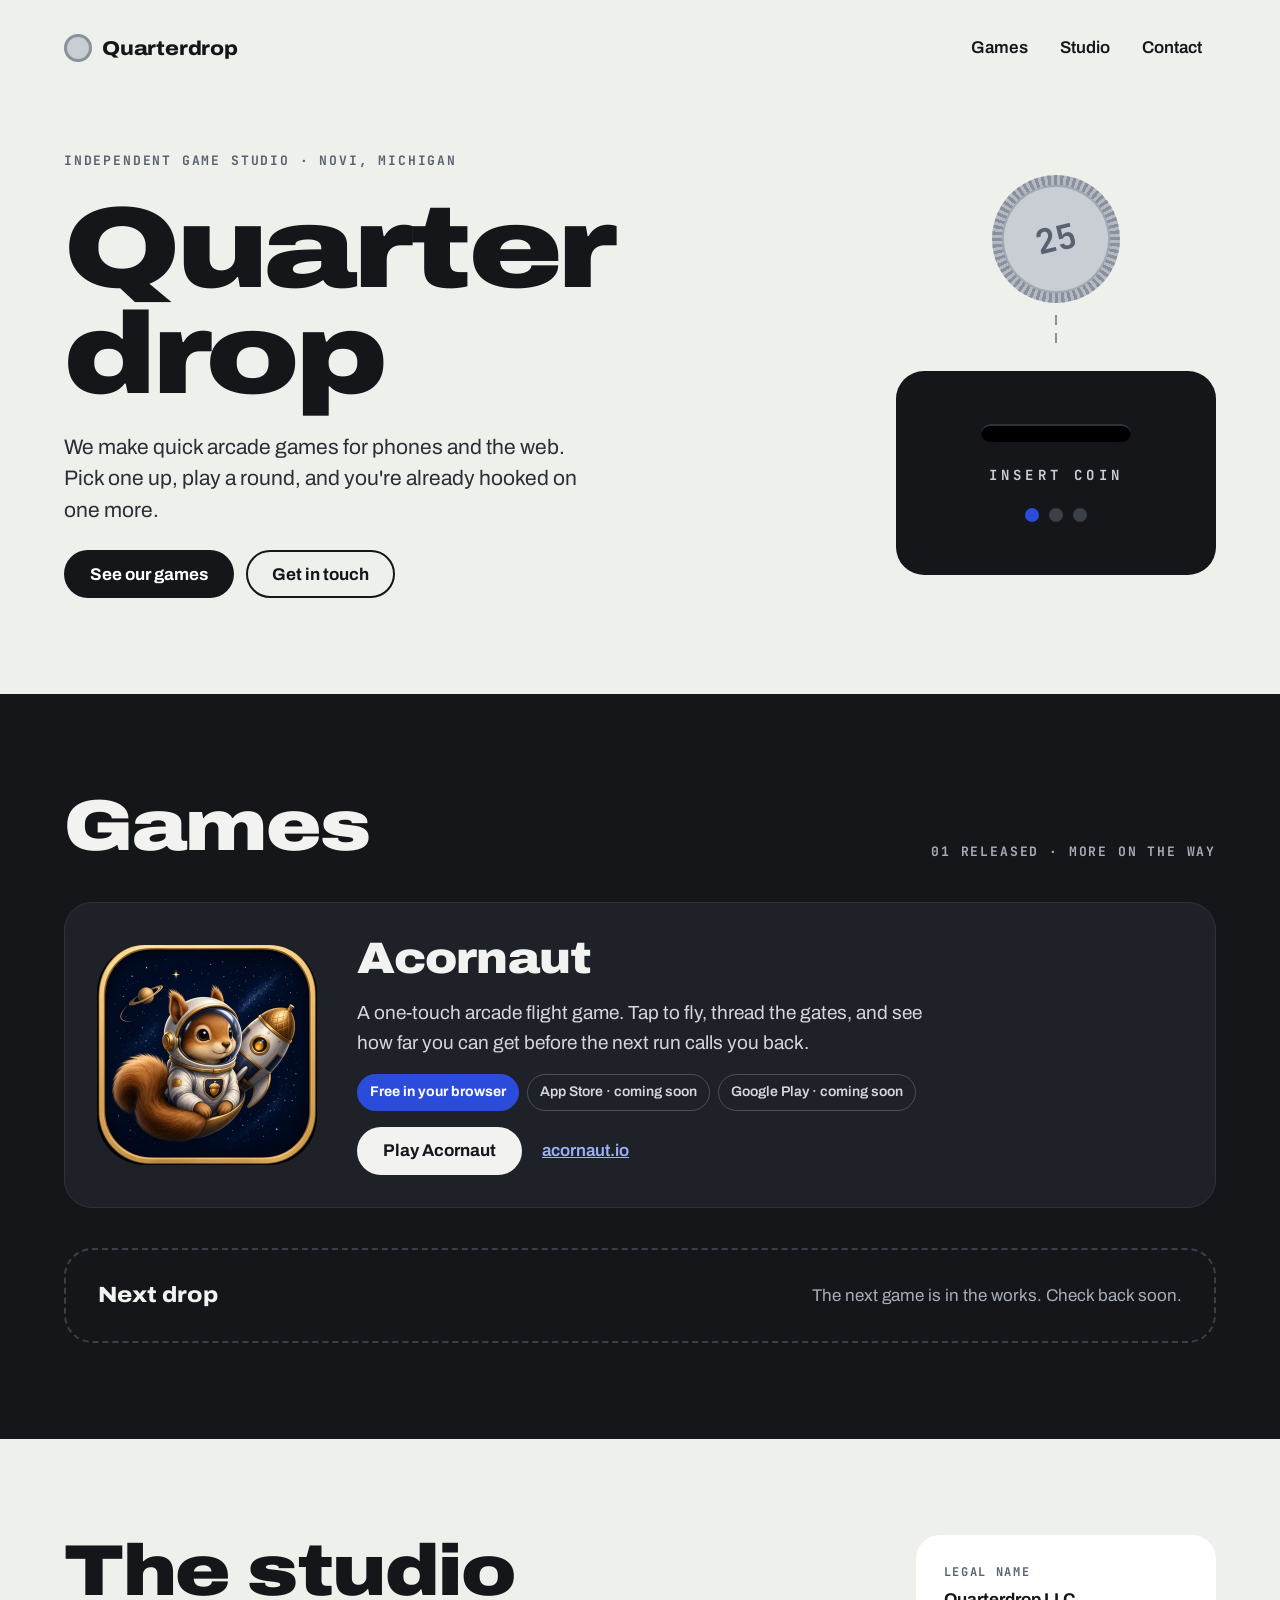
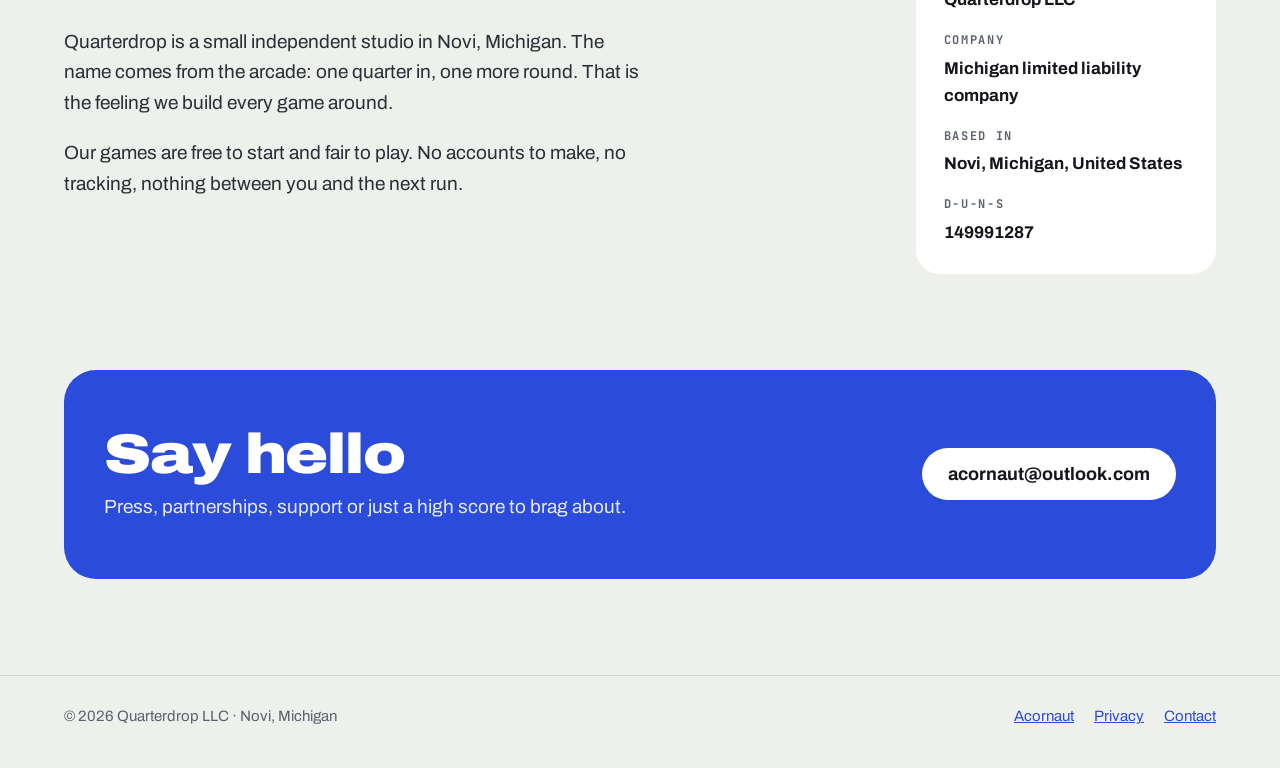
==== index.html @ 53def164 "Quarterdrop LLC company website Home page (hero, games, studio facts, contact), privacy policy for t" ====
<!doctype html>
<html lang="en">
<head>
<meta charset="utf-8">
<meta name="viewport" content="width=device-width, initial-scale=1">
<title>Quarterdrop · Independent game studio</title>
<meta name="description" content="Quarterdrop LLC is an independent game studio in Novi, Michigan. We make quick arcade games for phones and the web, starting with Acornaut.">
<link rel="canonical" href="https://quarterdropgames.com/">
<meta name="theme-color" content="#EEF0EB">
<meta property="og:type" content="website">
<meta property="og:site_name" content="Quarterdrop">
<meta property="og:title" content="Quarterdrop · Independent game studio">
<meta property="og:description" content="Quick arcade games for phones and the web, from Novi, Michigan.">
<meta property="og:url" content="https://quarterdropgames.com/">
<meta property="og:image" content="https://quarterdropgames.com/assets/og.png">
<link rel="icon" type="image/svg+xml" href="favicon.svg">
<link rel="preload" href="assets/fonts/archivo-latin.woff2" as="font" type="font/woff2" crossorigin>
<link rel="stylesheet" href="assets/site.css">
<script type="application/ld+json">
{"@context":"https://schema.org","@type":"Organization","name":"Quarterdrop LLC","alternateName":"Quarterdrop","url":"https://quarterdropgames.com/","logo":"https://quarterdropgames.com/favicon.svg","email":"acornaut@outlook.com","duns":"149991287","address":{"@type":"PostalAddress","addressLocality":"Novi","addressRegion":"MI","addressCountry":"US"},"owns":{"@type":"VideoGame","name":"Acornaut","url":"https://acornaut.io"}}
</script>
</head>
<body>
<a class="skip" href="#main">Skip to content</a>

<header class="wrap top">
  <a class="brand" href="#top" aria-label="Quarterdrop home">
    <span class="brand-coin" aria-hidden="true"></span>
    <span class="brand-name">Quarterdrop</span>
  </a>
  <nav class="nav" aria-label="Main">
    <a href="#games">Games</a>
    <a href="#studio">Studio</a>
    <a href="#contact">Contact</a>
  </nav>
</header>

<main id="main">
  <section id="top" class="wrap hero">
    <div class="hero-copy">
      <p class="eyebrow">Independent game studio · Novi, Michigan</p>
      <h1 class="wordmark">Quarter<br>drop</h1>
      <p class="lede">We make quick arcade games for phones and the web. Pick one up, play a round, and you're already hooked on one more.</p>
      <div class="row">
        <a class="btn btn-ink" href="#games">See our games</a>
        <a class="btn btn-line" href="#contact">Get in touch</a>
      </div>
    </div>
    <div class="hero-art" aria-hidden="true">
      <div class="slot">
        <div class="coin"><div class="coin-face">25</div></div>
        <div class="trail"><span></span><span></span></div>
        <div class="plate">
          <div class="plate-slot"></div>
          <div class="plate-label">INSERT COIN</div>
          <div class="lights"><span></span><span></span><span></span></div>
        </div>
      </div>
    </div>
  </section>

  <section id="games" class="night" aria-labelledby="games-title">
    <div class="wrap games">
      <div class="games-head">
        <h2 id="games-title" class="h2">Games</h2>
        <p class="eyebrow">01 released · more on the way</p>
      </div>

      <article class="game" aria-labelledby="acornaut-title">
        <img class="game-icon" src="assets/acornaut-icon.webp" width="220" height="220" alt="Acornaut app icon">
        <div class="game-body">
          <h3 id="acornaut-title" class="game-title">Acornaut</h3>
          <p class="game-copy">A one-touch arcade flight game. Tap to fly, thread the gates, and see how far you can get before the next run calls you back.</p>
          <ul class="chips" aria-label="Where to play">
            <li class="live">Free in your browser</li>
            <li>App Store · coming soon</li>
            <li>Google Play · coming soon</li>
          </ul>
          <div class="row">
            <a class="btn btn-light" href="https://acornaut.io">Play Acornaut</a>
            <a class="textlink" href="https://acornaut.io">acornaut.io</a>
          </div>
        </div>
      </article>

      <div class="next">
        <p class="next-title">Next drop</p>
        <p class="next-copy">The next game is in the works. Check back soon.</p>
      </div>
    </div>
  </section>

  <section id="studio" class="wrap studio" aria-labelledby="studio-title">
    <div class="studio-copy">
      <h2 id="studio-title" class="h2">The studio</h2>
      <p>Quarterdrop is a small independent studio in Novi, Michigan. The name comes from the arcade: one quarter in, one more round. That is the feeling we build every game around.</p>
      <p>Our games are free to start and fair to play. No accounts to make, no tracking, nothing between you and the next run.</p>
    </div>
    <dl class="facts">
      <div><dt>Legal name</dt><dd>Quarterdrop LLC</dd></div>
      <div><dt>Company</dt><dd>Michigan limited liability company</dd></div>
      <div><dt>Based in</dt><dd>Novi, Michigan, United States</dd></div>
      <div><dt>D-U-N-S</dt><dd>149991287</dd></div>
    </dl>
  </section>

  <section id="contact" class="wrap contact" aria-labelledby="contact-title">
    <div class="band">
      <div>
        <h2 id="contact-title" class="h2">Say hello</h2>
        <p>Press, partnerships, support or just a high score to brag about.</p>
      </div>
      <a class="btn btn-paper" href="mailto:acornaut@outlook.com">acornaut@outlook.com</a>
    </div>
  </section>
</main>

<footer class="foot">
  <div class="wrap">
    <p>© 2026 Quarterdrop LLC · Novi, Michigan</p>
    <nav aria-label="Footer">
      <a href="https://acornaut.io">Acornaut</a>
      <a href="privacy.html">Privacy</a>
      <a href="mailto:acornaut@outlook.com">Contact</a>
    </nav>
  </div>
</footer>
</body>
</html>
---- assets/site.css ----
/* Quarterdrop LLC — site styles. One ground, one ink, one accent. */
@font-face{font-family:Archivo;src:url(fonts/archivo-latin.woff2) format("woff2");font-weight:400 900;font-stretch:62% 125%;font-display:swap}
@font-face{font-family:"JetBrains Mono";src:url(fonts/jetbrains-mono-latin.woff2) format("woff2");font-weight:500 700;font-display:swap}

:root{
  --ground:#EEF0EB; --ink:#14161A; --body:#2A2E36; --muted:#5A6170;
  --night:#14161A; --night-card:#1E2127; --night-rule:#2E323A; --night-text:#D3D7DE; --night-muted:#A7ADB8;
  --accent:#2B4BDB; --accent-deep:#1A33A8; --accent-soft:#E4E9FF; --accent-on-night:#9DB0FF;
  --coin:#C9CED5; --coin-rim:#8A919C; --coin-ridge:#B4BAC3; --paper:#FFFFFF; --rule:#D3D7D0;
  --display:Archivo,system-ui,-apple-system,"Segoe UI",sans-serif;
  --mono:"JetBrains Mono",ui-monospace,SFMono-Regular,Menlo,monospace;
}
*{box-sizing:border-box}
html{scroll-behavior:smooth}
@media (prefers-reduced-motion:reduce){html{scroll-behavior:auto}}
body{margin:0;background:var(--ground);color:var(--ink);font-family:var(--display);font-size:17px;line-height:1.6;-webkit-text-size-adjust:100%}
a{color:var(--accent)} a:hover{color:var(--accent-deep)}
a:focus-visible{outline:2px solid var(--accent);outline-offset:3px;border-radius:4px}
.night a:focus-visible,.band a:focus-visible{outline-color:#FFFFFF}
img{max-width:100%;height:auto}

.wrap{max-width:1200px;margin:0 auto;padding-left:24px;padding-right:24px}
.skip{position:absolute;left:-999px;top:8px;background:var(--ink);color:#fff;padding:10px 16px;border-radius:8px;z-index:10}
.skip:focus{left:16px}

.eyebrow{margin:0;font-family:var(--mono);font-size:13px;font-weight:700;letter-spacing:.14em;text-transform:uppercase;color:var(--muted)}
.h2{margin:0;font-weight:900;font-stretch:118%;font-size:clamp(40px,6vw,72px);line-height:1;letter-spacing:-.02em;text-wrap:balance}

/* header */
.top{display:flex;flex-wrap:wrap;align-items:center;justify-content:space-between;gap:16px;padding-top:24px;padding-bottom:24px}
.brand{display:flex;align-items:center;gap:10px;text-decoration:none;color:var(--ink)}
.brand:hover{color:var(--ink)}
.brand-coin{width:28px;height:28px;border-radius:50%;background:var(--coin);border:3px solid var(--coin-rim);display:block}
.brand-name{font-weight:800;font-stretch:112%;font-size:20px;letter-spacing:-.01em}
.nav{display:flex;flex-wrap:wrap;gap:4px}
.nav a{color:var(--ink);text-decoration:none;font-weight:600;padding:10px 14px;border-radius:999px;min-height:44px;display:inline-flex;align-items:center}
.nav a:hover{background:#E1E4DE;color:var(--ink)}

/* buttons */
.btn{display:inline-flex;align-items:center;min-height:48px;padding:0 24px;border-radius:999px;text-decoration:none;font-weight:700;border:2px solid transparent}
.btn-ink{background:var(--ink);color:#fff} .btn-ink:hover{background:#2A2E36;color:#fff}
.btn-line{border-color:var(--ink);color:var(--ink)} .btn-line:hover{background:var(--ink);color:#fff}
.btn-light{background:#F2F3F0;color:var(--ink)} .btn-light:hover{background:#fff;color:var(--ink)}
.btn-paper{background:#fff;color:var(--ink);font-size:18px;min-height:52px} .btn-paper:hover{background:var(--accent-soft);color:var(--ink)}
.row{display:flex;flex-wrap:wrap;gap:12px}

/* hero */
.hero{display:flex;flex-wrap:wrap;align-items:center;gap:56px;padding-top:56px;padding-bottom:96px}
.hero-copy{flex:999 1 520px;min-width:0;display:flex;flex-direction:column;gap:24px}
.wordmark{margin:0;font-weight:900;font-stretch:125%;font-size:clamp(56px,9vw,128px);line-height:.92;letter-spacing:-.03em}
.lede{margin:0;max-width:34rem;font-size:21px;line-height:1.5;color:var(--body)}
.hero-art{flex:1 1 320px;display:flex;justify-content:center}
.slot{position:relative;width:320px;height:400px}
.coin{position:absolute;left:96px;top:0;width:128px;height:128px;border-radius:50%;
  background:repeating-conic-gradient(var(--coin-rim) 0deg 3deg,var(--coin-ridge) 3deg 6deg);
  display:flex;align-items:center;justify-content:center;transform:rotate(-14deg);animation:drop 3.2s cubic-bezier(.5,0,.75,0) infinite}
.coin-face{width:108px;height:108px;border-radius:50%;background:var(--coin);border:2px solid #A3A9B2;display:flex;align-items:center;justify-content:center;font-family:var(--mono);font-weight:700;font-size:34px;color:var(--muted)}
.trail{position:absolute;left:159px;top:140px;display:flex;flex-direction:column;gap:8px}
.trail span{width:2px;height:10px;background:var(--coin-rim);display:block}
.plate{position:absolute;left:0;top:196px;width:320px;height:204px;border-radius:28px;background:var(--night);display:flex;flex-direction:column;align-items:center;justify-content:center;gap:22px}
.plate-slot{width:150px;height:18px;border-radius:9px;background:#000;box-shadow:inset 0 2px 0 #2E323A}
.plate-label{font-family:var(--mono);font-weight:700;font-size:14px;letter-spacing:.3em;color:var(--coin)}
.lights{display:flex;gap:10px}
.lights span{width:14px;height:14px;border-radius:50%;background:#3A3F48;display:block}
.lights span:first-child{background:var(--accent);animation:blink 3.2s steps(1) infinite}
@keyframes drop{0%,55%{transform:translateY(0) rotate(-14deg);opacity:1}
  80%{transform:translateY(150px) rotate(0deg);opacity:1}
  81%,100%{transform:translateY(150px) rotate(0deg);opacity:0}}
@keyframes blink{0%,79%{background:#3A3F48}80%,100%{background:var(--accent)}}
@media (prefers-reduced-motion:reduce){.coin,.lights span:first-child{animation:none}}

/* games */
.night{background:var(--night);color:#F2F3F0}
.games{padding-top:96px;padding-bottom:96px;display:flex;flex-direction:column;gap:40px}
.games-head{display:flex;flex-wrap:wrap;align-items:end;justify-content:space-between;gap:16px}
.night .eyebrow{color:var(--night-muted)}
.game{background:var(--night-card);border:1px solid var(--night-rule);border-radius:28px;padding:32px;display:flex;flex-wrap:wrap;align-items:center;gap:40px}
.game-icon{width:220px;height:220px;border-radius:48px;object-fit:cover;flex:0 0 auto}
.game-body{flex:999 1 420px;min-width:0;display:flex;flex-direction:column;gap:16px}
.game-title{margin:0;font-weight:900;font-stretch:112%;font-size:44px;line-height:1.05;letter-spacing:-.02em}
.game-copy{margin:0;max-width:36rem;font-size:19px;color:var(--night-text)}
.chips{list-style:none;margin:0;padding:0;display:flex;flex-wrap:wrap;gap:8px}
.chips li{padding:6px 12px;border-radius:999px;border:1px solid #4A505B;color:var(--night-text);font-size:14px;font-weight:600}
.chips li.live{background:var(--accent);border-color:var(--accent);color:#fff;font-weight:700}
.night .textlink{display:inline-flex;align-items:center;min-height:48px;padding:0 8px;color:var(--accent-on-night);font-weight:600}
.night .textlink:hover{color:#fff}
.next{border:2px dashed #3A3F48;border-radius:28px;padding:28px 32px;display:flex;flex-wrap:wrap;align-items:center;justify-content:space-between;gap:12px}
.next p{margin:0}
.next-title{font-weight:800;font-stretch:112%;font-size:22px}
.next-copy{color:var(--night-muted)}

/* studio */
.studio{padding-top:96px;padding-bottom:96px;display:flex;flex-wrap:wrap;gap:56px}
.studio-copy{flex:999 1 480px;min-width:0;display:flex;flex-direction:column;gap:20px}
.studio-copy p{margin:0;max-width:36rem;font-size:19px;color:var(--body)}
.facts{flex:1 1 300px;margin:0;background:var(--paper);border-radius:24px;padding:28px;display:grid;gap:18px;align-self:start}
.facts dt{font-family:var(--mono);font-size:12px;font-weight:700;letter-spacing:.14em;text-transform:uppercase;color:var(--muted)}
.facts dd{margin:4px 0 0;font-weight:700}

/* contact band */
.contact{padding-bottom:96px}
.band{background:var(--accent);color:#fff;border-radius:32px;padding:56px 40px;display:flex;flex-wrap:wrap;align-items:center;justify-content:space-between;gap:24px}
.band h2{font-size:clamp(32px,5vw,56px);line-height:1.05}
.band p{margin:8px 0 0;font-size:19px;color:var(--accent-soft)}

/* footer */
.foot{border-top:1px solid var(--rule)}
.foot .wrap{padding-top:28px;padding-bottom:40px;display:flex;flex-wrap:wrap;justify-content:space-between;gap:12px;color:var(--muted);font-size:15px}
.foot p{margin:0}
.foot nav{display:flex;flex-wrap:wrap;gap:20px}

/* long-form pages (privacy, 404) */
.doc{max-width:44rem;margin:0 auto;padding:24px 24px 96px}
.doc h1{margin:0 0 .5rem;font-weight:900;font-stretch:118%;font-size:clamp(40px,7vw,64px);line-height:1;letter-spacing:-.02em}
.doc .updated{color:var(--muted);margin:0 0 2.5rem}
.doc h2{font-weight:800;font-stretch:112%;font-size:24px;line-height:1.25;margin:2.5rem 0 .5rem}
.doc p,.doc li{color:var(--body)}
.doc ul{padding-left:1.2rem}
.doc li{margin:.35rem 0}

@media (max-width:560px){
  .game{padding:24px;gap:24px}
  .game-icon{width:140px;height:140px;border-radius:32px}
  .band{padding:40px 24px}
  .slot{transform:scale(.8);transform-origin:top center;height:320px}
}
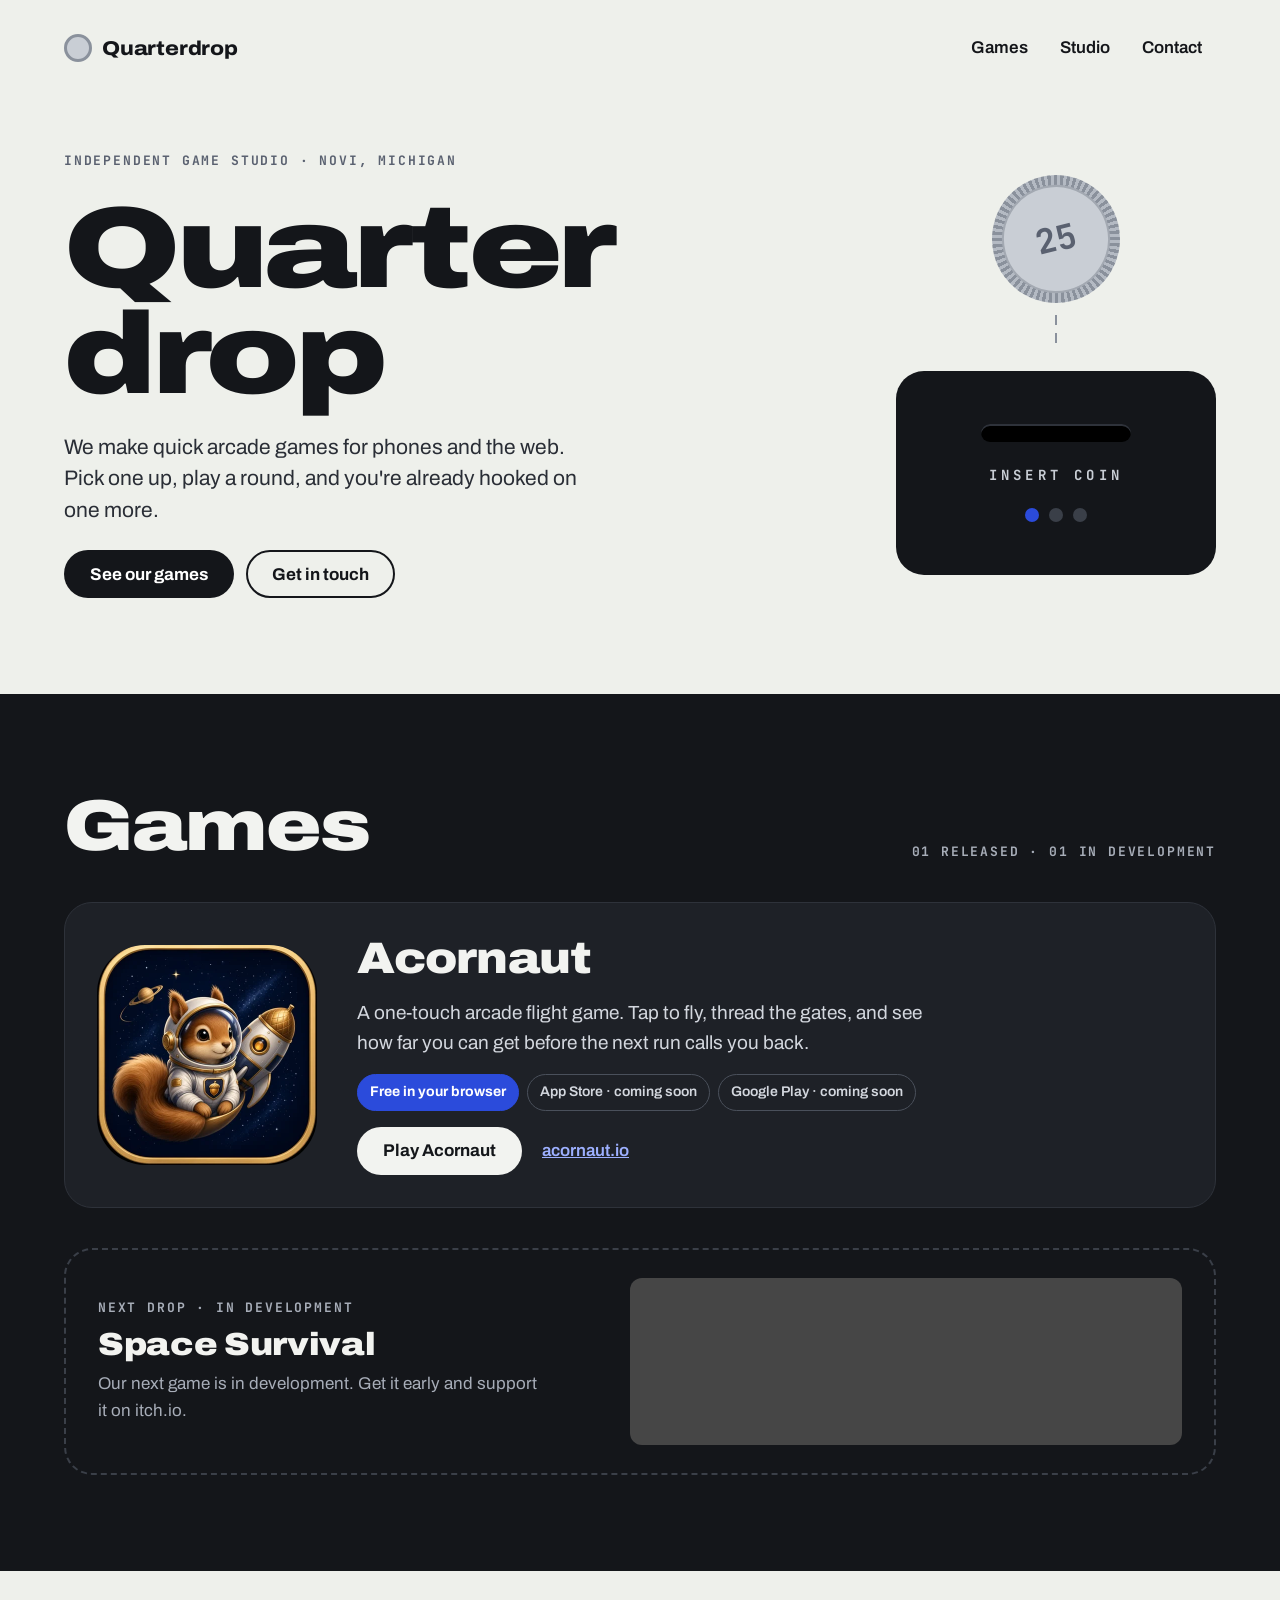
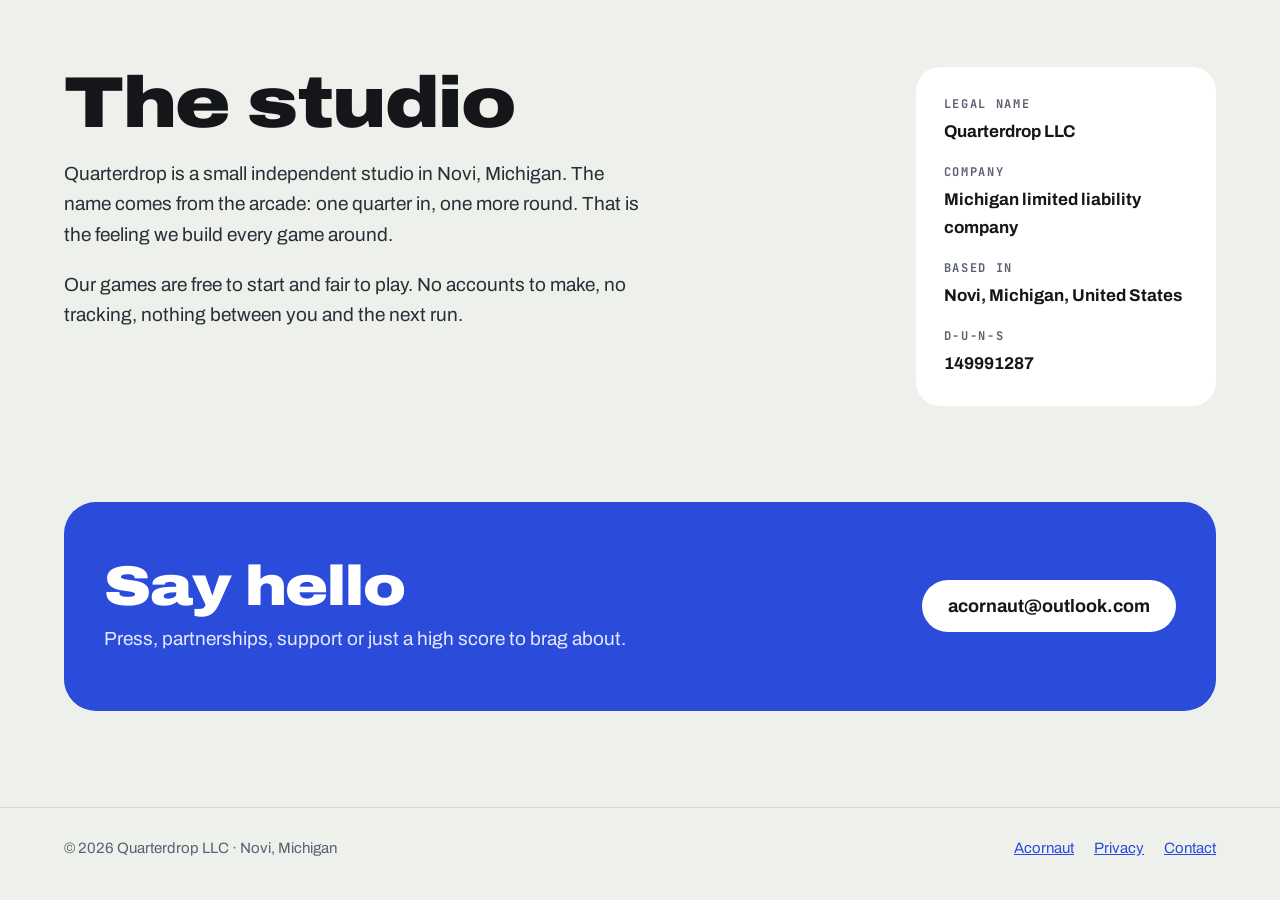
==== commit 7bf8cdab: "Space Survival as the next drop, with its itch.io card Replaces the "Next drop" placeholder with Spa" ====
--- a/index.html
+++ b/index.html
@@ -17,7 +17,7 @@
 <link rel="preload" href="assets/fonts/archivo-latin.woff2" as="font" type="font/woff2" crossorigin>
 <link rel="stylesheet" href="assets/site.css">
 <script type="application/ld+json">
-{"@context":"https://schema.org","@type":"Organization","name":"Quarterdrop LLC","alternateName":"Quarterdrop","url":"https://quarterdropgames.com/","logo":"https://quarterdropgames.com/favicon.svg","email":"acornaut@outlook.com","duns":"149991287","address":{"@type":"PostalAddress","addressLocality":"Novi","addressRegion":"MI","addressCountry":"US"},"owns":{"@type":"VideoGame","name":"Acornaut","url":"https://acornaut.io"}}
+{"@context":"https://schema.org","@type":"Organization","name":"Quarterdrop LLC","alternateName":"Quarterdrop","url":"https://quarterdropgames.com/","logo":"https://quarterdropgames.com/favicon.svg","email":"acornaut@outlook.com","duns":"149991287","address":{"@type":"PostalAddress","addressLocality":"Novi","addressRegion":"MI","addressCountry":"US"},"owns":[{"@type":"VideoGame","name":"Acornaut","url":"https://acornaut.io"},{"@type":"VideoGame","name":"Space Survival","url":"https://j6sistek-ui.itch.io/space-survival"}]}
 </script>
 </head>
 <body>
@@ -63,7 +63,7 @@
     <div class="wrap games">
       <div class="games-head">
         <h2 id="games-title" class="h2">Games</h2>
-        <p class="eyebrow">01 released · more on the way</p>
+        <p class="eyebrow">01 released · 01 in development</p>
       </div>
 
       <article class="game" aria-labelledby="acornaut-title">
@@ -83,10 +83,16 @@
         </div>
       </article>
 
-      <div class="next">
-        <p class="next-title">Next drop</p>
-        <p class="next-copy">The next game is in the works. Check back soon.</p>
-      </div>
+      <article class="next" aria-labelledby="next-title">
+        <div class="next-head">
+          <p class="eyebrow">Next drop · in development</p>
+          <h3 id="next-title" class="next-title">Space Survival</h3>
+          <p class="next-copy">Our next game is in development. Get it early and support it on itch.io.</p>
+        </div>
+        <div class="embed">
+          <iframe src="https://itch.io/embed/5006010?linkback=true&amp;bg_color=464646&amp;fg_color=eeeeee&amp;link_color=5d5bfa&amp;border_color=363636" width="552" height="167" title="Space Survival on itch.io" loading="lazy"><a href="https://j6sistek-ui.itch.io/space-survival">Space Survival by j6sistek-ui</a></iframe>
+        </div>
+      </article>
     </div>
   </section>
 
--- a/assets/site.css
+++ b/assets/site.css
@@ -84,10 +84,13 @@
 .chips li.live{background:var(--accent);border-color:var(--accent);color:#fff;font-weight:700}
 .night .textlink{display:inline-flex;align-items:center;min-height:48px;padding:0 8px;color:var(--accent-on-night);font-weight:600}
 .night .textlink:hover{color:#fff}
-.next{border:2px dashed #3A3F48;border-radius:28px;padding:28px 32px;display:flex;flex-wrap:wrap;align-items:center;justify-content:space-between;gap:12px}
+.next{border:2px dashed #3A3F48;border-radius:28px;padding:28px 32px;display:flex;flex-wrap:wrap;align-items:center;justify-content:space-between;gap:24px}
 .next p{margin:0}
-.next-title{font-weight:800;font-stretch:112%;font-size:22px}
-.next-copy{color:var(--night-muted)}
+.next-head{flex:1 1 280px;min-width:0;display:flex;flex-direction:column;gap:8px}
+.next-title{margin:0;font-weight:900;font-stretch:112%;font-size:32px;line-height:1.1;letter-spacing:-.01em}
+.next-copy{color:var(--night-muted);max-width:28rem}
+.embed{flex:0 1 552px;min-width:0;max-width:100%}
+.embed iframe{display:block;width:100%;max-width:552px;height:167px;border:0;border-radius:12px;background:#464646}
 
 /* studio */
 .studio{padding-top:96px;padding-bottom:96px;display:flex;flex-wrap:wrap;gap:56px}
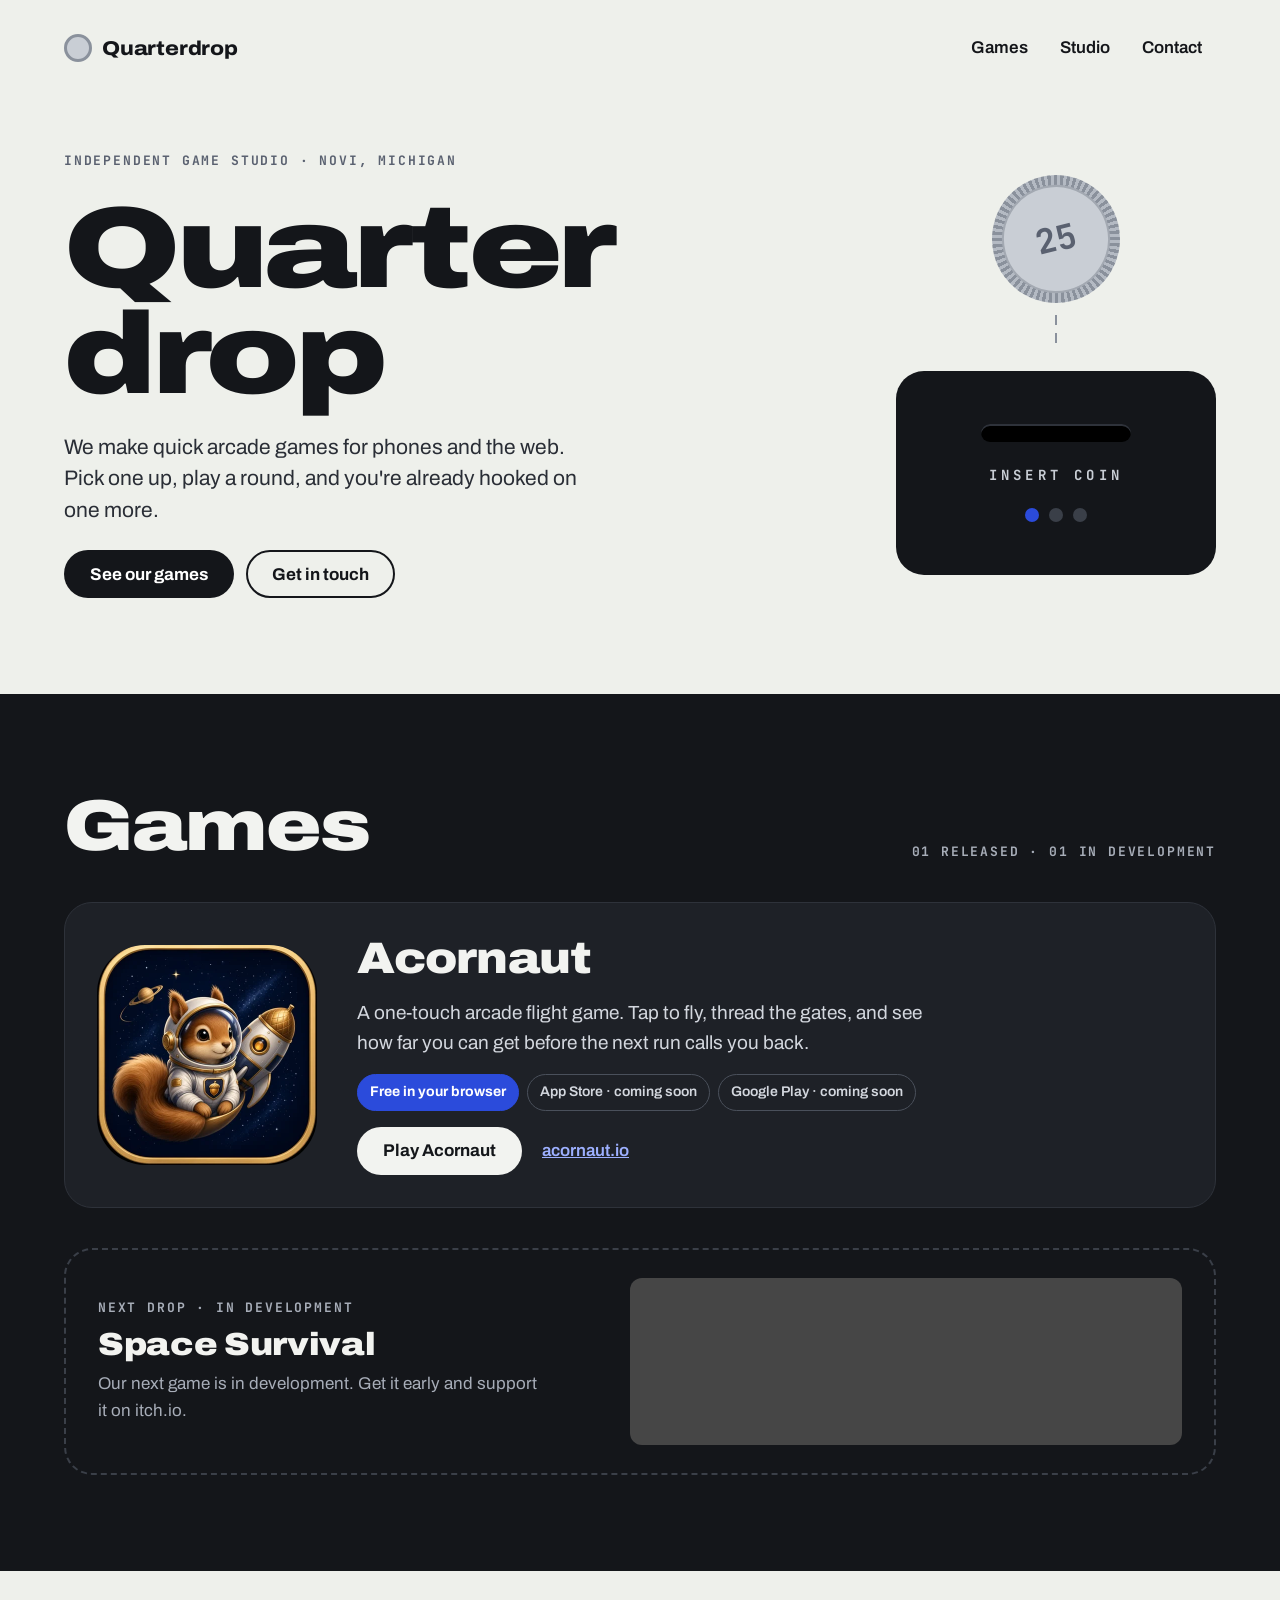
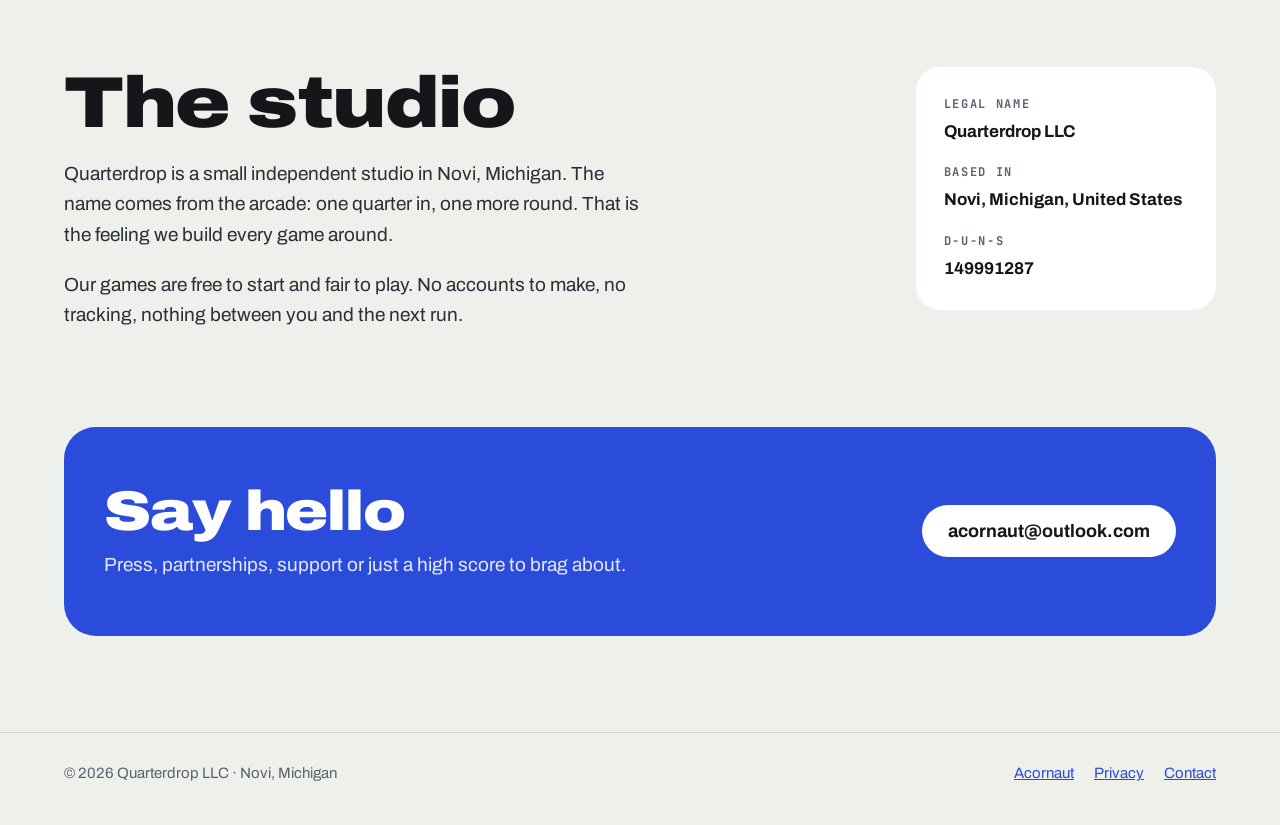
==== commit 457bf11b: "Drop the confusing Company row from the studio facts; Based in already says Michigan Co-Authored-By:" ====
--- a/index.html
+++ b/index.html
@@ -104,7 +104,6 @@
     </div>
     <dl class="facts">
       <div><dt>Legal name</dt><dd>Quarterdrop LLC</dd></div>
-      <div><dt>Company</dt><dd>Michigan limited liability company</dd></div>
       <div><dt>Based in</dt><dd>Novi, Michigan, United States</dd></div>
       <div><dt>D-U-N-S</dt><dd>149991287</dd></div>
     </dl>
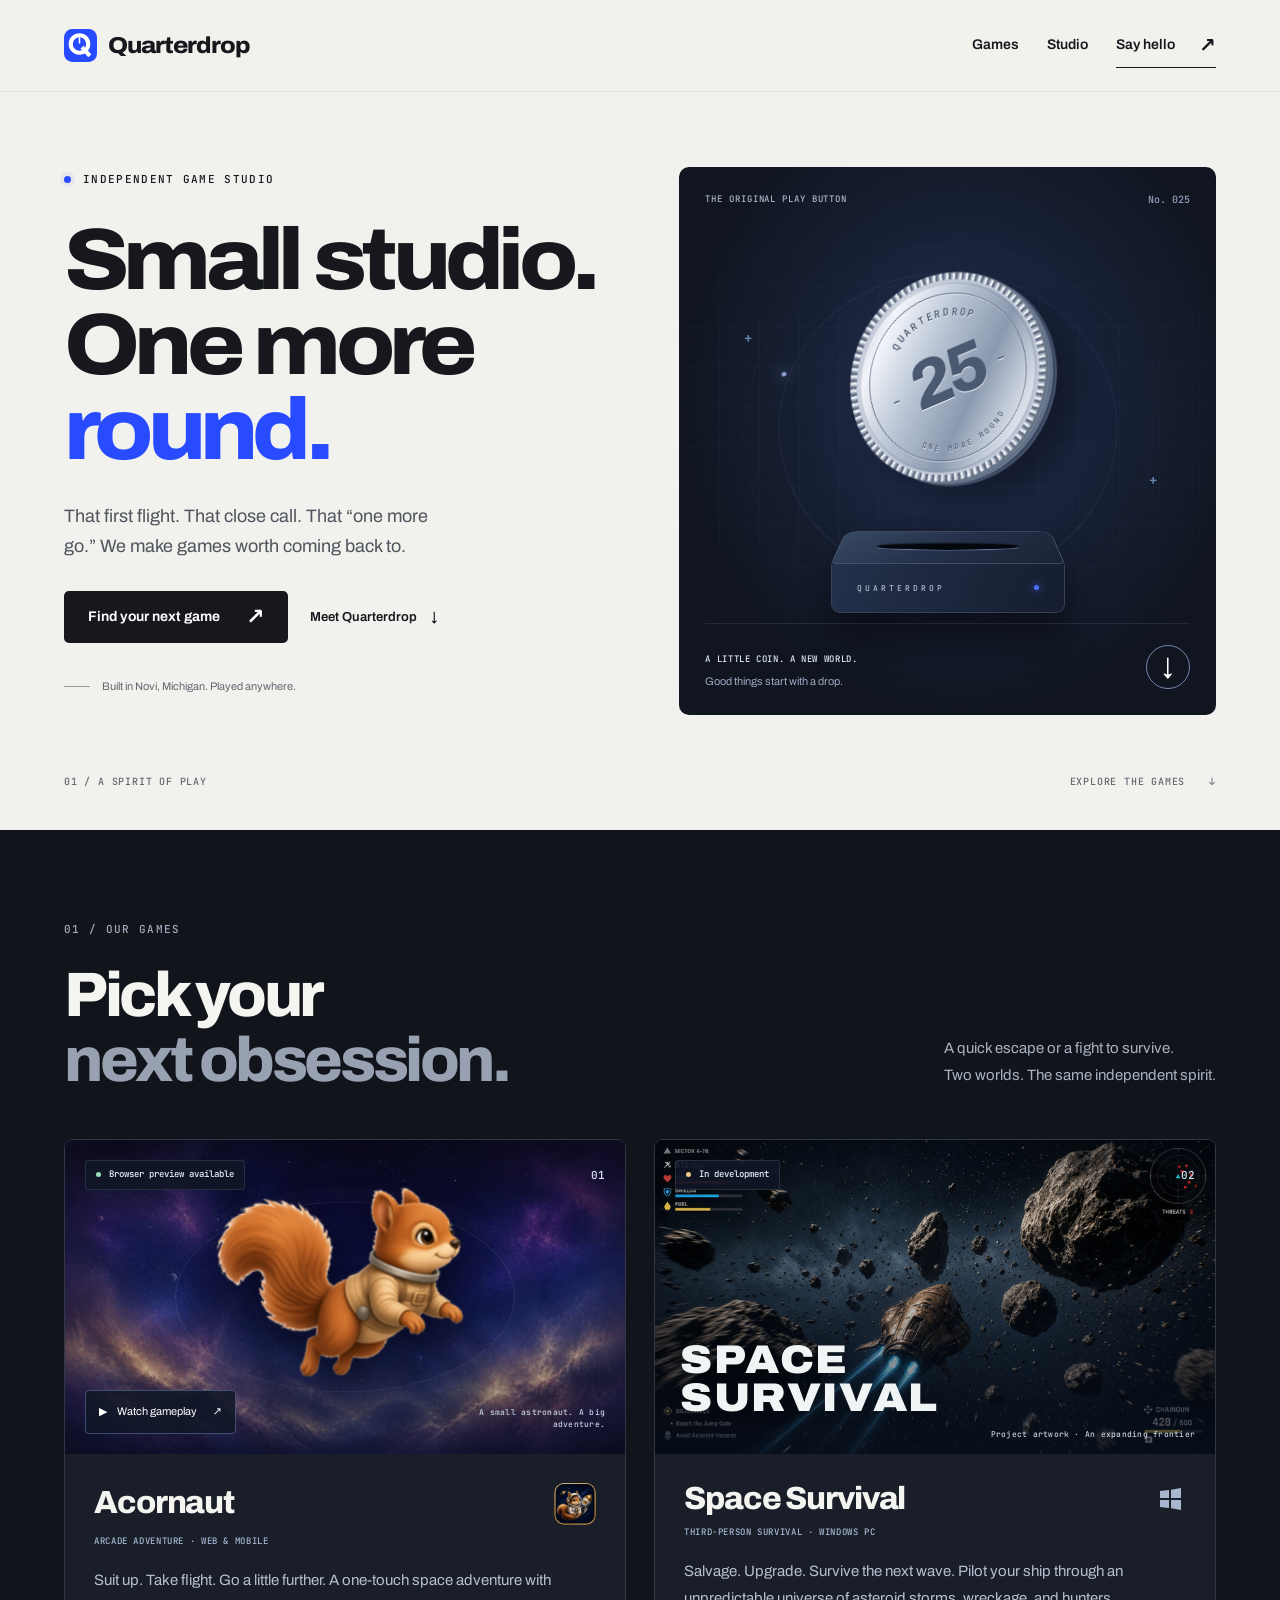
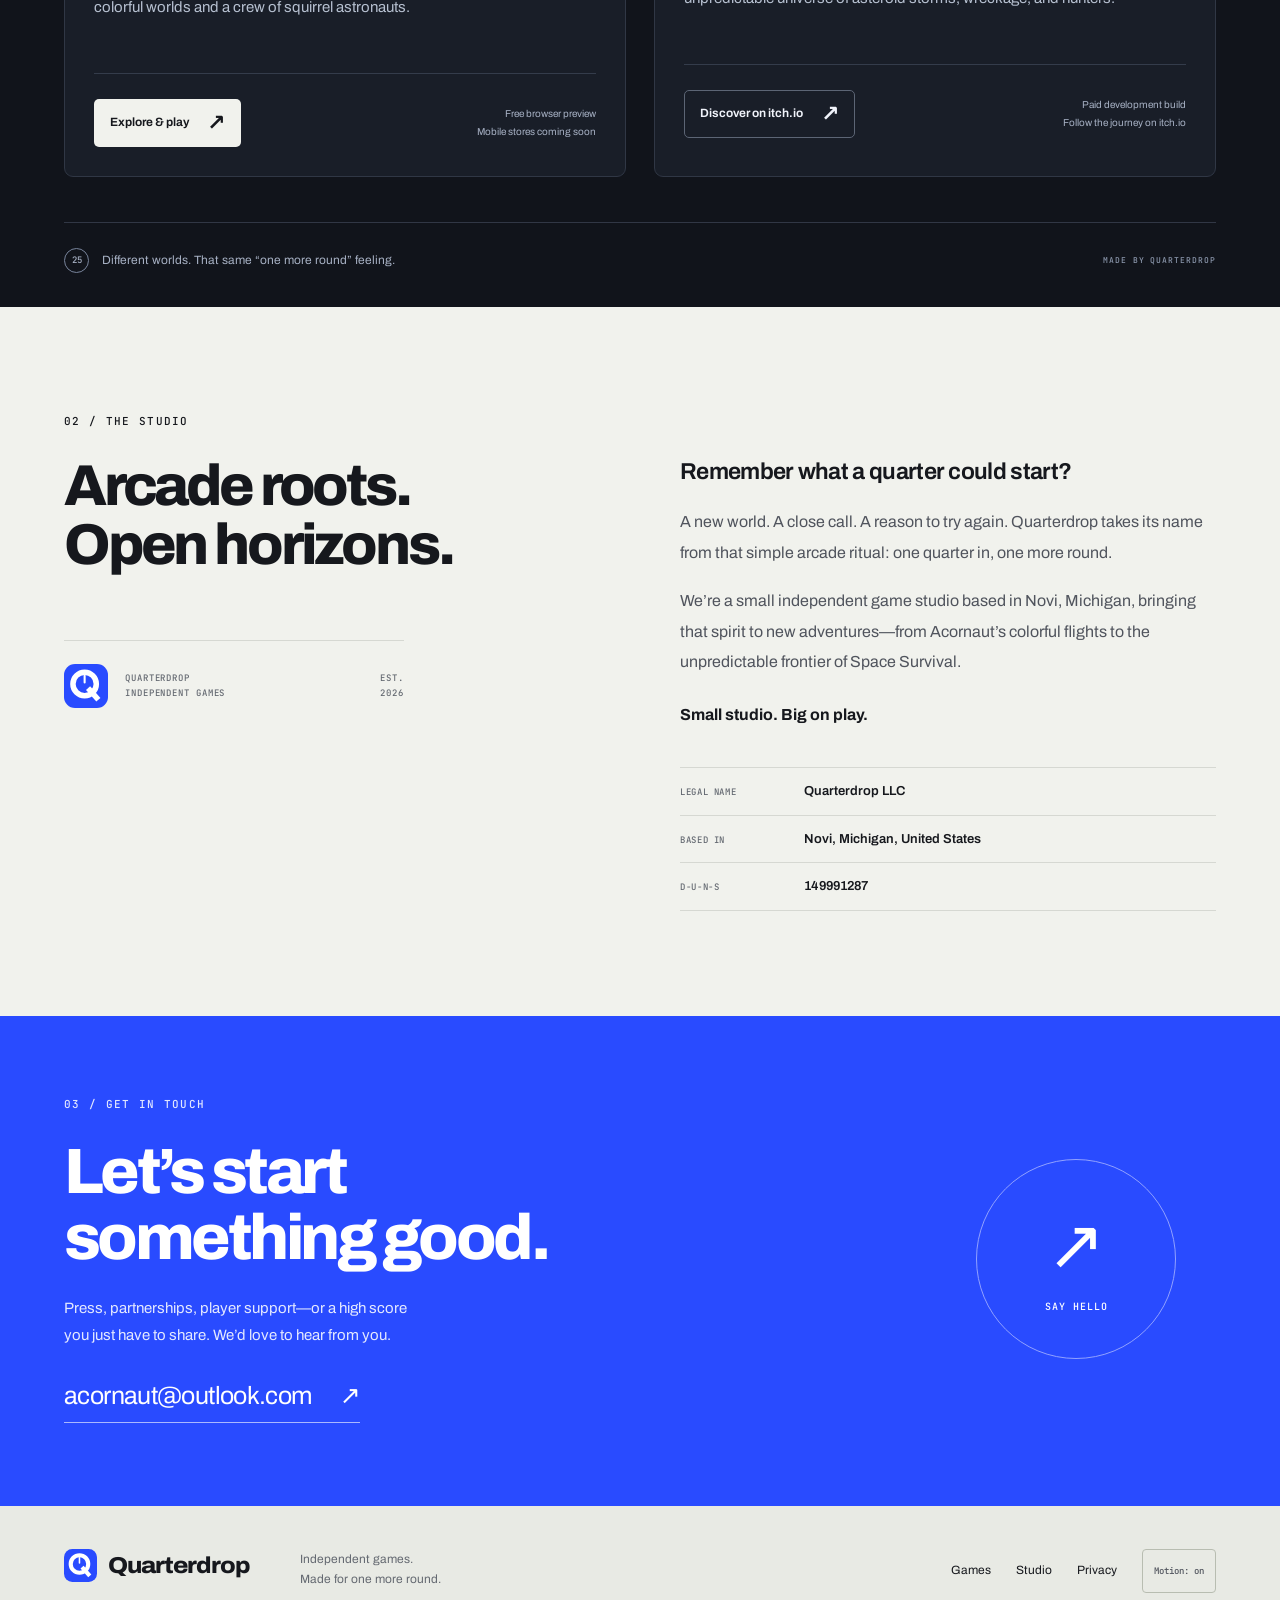
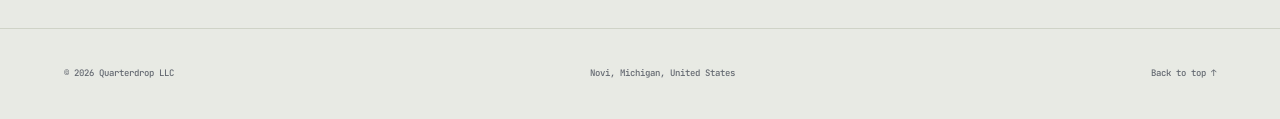
==== commit cb261a26: "Refresh Quarterdrop studio brand, game showcase and accessible motion" ====
--- a/index.html
+++ b/index.html
@@ -3,132 +3,102 @@
 <head>
 <meta charset="utf-8">
 <meta name="viewport" content="width=device-width, initial-scale=1">
-<title>Quarterdrop · Independent game studio</title>
-<meta name="description" content="Quarterdrop LLC is an independent game studio in Novi, Michigan. We make quick arcade games for phones and the web, starting with Acornaut.">
+<title>Quarterdrop — Small studio. One more round.</title>
+<meta name="description" content="Quarterdrop is an independent game studio in Novi, Michigan. Discover Acornaut, our arcade space adventure, and Space Survival, our next game in development.">
 <link rel="canonical" href="https://quarterdropgames.com/">
-<meta name="theme-color" content="#EEF0EB">
+<meta name="theme-color" content="#f1f2ed">
 <meta property="og:type" content="website">
 <meta property="og:site_name" content="Quarterdrop">
-<meta property="og:title" content="Quarterdrop · Independent game studio">
-<meta property="og:description" content="Quick arcade games for phones and the web, from Novi, Michigan.">
+<meta property="og:title" content="Quarterdrop — Small studio. One more round.">
+<meta property="og:description" content="Arcade spirit. New worlds. Independent games from Novi, Michigan.">
 <meta property="og:url" content="https://quarterdropgames.com/">
-<meta property="og:image" content="https://quarterdropgames.com/assets/og.png">
-<link rel="icon" type="image/svg+xml" href="favicon.svg">
+<meta property="og:image" content="https://quarterdropgames.com/assets/og.png?v=20261024">
+<meta property="og:image:width" content="1200">
+<meta property="og:image:height" content="630">
+<meta property="og:image:alt" content="Quarterdrop. Small studio. One more round. Independent games from Novi, Michigan.">
+<meta name="twitter:card" content="summary_large_image">
+<link rel="icon" type="image/svg+xml" href="favicon.svg?v=20261024">
 <link rel="preload" href="assets/fonts/archivo-latin.woff2" as="font" type="font/woff2" crossorigin>
-<link rel="stylesheet" href="assets/site.css">
+<link rel="stylesheet" href="assets/site.css?v=20261024">
+<script src="assets/site.js?v=20261024" defer></script>
 <script type="application/ld+json">
 {"@context":"https://schema.org","@type":"Organization","name":"Quarterdrop LLC","alternateName":"Quarterdrop","url":"https://quarterdropgames.com/","logo":"https://quarterdropgames.com/favicon.svg","email":"acornaut@outlook.com","duns":"149991287","address":{"@type":"PostalAddress","addressLocality":"Novi","addressRegion":"MI","addressCountry":"US"},"owns":[{"@type":"VideoGame","name":"Acornaut","url":"https://acornaut.io"},{"@type":"VideoGame","name":"Space Survival","url":"https://j6sistek-ui.itch.io/space-survival"}]}
 </script>
 </head>
 <body>
 <a class="skip" href="#main">Skip to content</a>
-
-<header class="wrap top">
-  <a class="brand" href="#top" aria-label="Quarterdrop home">
-    <span class="brand-coin" aria-hidden="true"></span>
-    <span class="brand-name">Quarterdrop</span>
-  </a>
-  <nav class="nav" aria-label="Main">
-    <a href="#games">Games</a>
-    <a href="#studio">Studio</a>
-    <a href="#contact">Contact</a>
-  </nav>
+<header class="site-header">
+  <div class="wrap top">
+    <a class="brand" href="#top" aria-label="Quarterdrop home"><span class="brand-coin" aria-hidden="true"></span><span class="brand-name">Quarterdrop</span></a>
+    <nav class="nav" aria-label="Main"><a href="#games">Games</a><a href="#studio">Studio</a><a class="nav-contact" href="#contact">Say hello <span aria-hidden="true">↗</span></a></nav>
+  </div>
 </header>
-
 <main id="main">
-  <section id="top" class="wrap hero">
+  <section id="top" class="wrap hero" aria-labelledby="hero-title">
     <div class="hero-copy">
-      <p class="eyebrow">Independent game studio · Novi, Michigan</p>
-      <h1 class="wordmark">Quarter<br>drop</h1>
-      <p class="lede">We make quick arcade games for phones and the web. Pick one up, play a round, and you're already hooked on one more.</p>
-      <div class="row">
-        <a class="btn btn-ink" href="#games">See our games</a>
-        <a class="btn btn-line" href="#contact">Get in touch</a>
+      <p class="eyebrow"><span class="status-dot" aria-hidden="true"></span> Independent game studio</p>
+      <h1 id="hero-title">Small studio.<br>One more<br><span class="accent">round.</span></h1>
+      <p class="lede">That first flight. That close call. That “one more go.” We make games worth coming back to.</p>
+      <div class="row"><a class="btn btn-ink" href="#games">Find your next game <span aria-hidden="true">↗</span></a><a class="quiet-link" href="#studio">Meet Quarterdrop <span aria-hidden="true">↓</span></a></div>
+      <p class="hero-origin"><span class="origin-rule" aria-hidden="true"></span> Built in Novi, Michigan. Played anywhere.</p>
+    </div>
+    <div class="arcade" id="arcade">
+      <div class="arcade-top"><span class="eyebrow">The original play button</span><span class="edition">No. 025</span></div>
+      <div class="coin-stage" aria-hidden="true">
+        <div class="orbit orbit-one"></div><div class="orbit orbit-two"></div><span class="stage-cross cross-one">+</span><span class="stage-cross cross-two">+</span>
+        <div class="scene-tilt">
+          <div class="coin-flight"><div class="coin-body"><div class="coin-rim"></div><div class="coin-face">
+            <svg class="coin-stamp" viewBox="0 0 240 240" xmlns="http://www.w3.org/2000/svg">
+              <defs><path id="coin-top" d="M 38,125 A 82,82 0 0,1 202,125"/><path id="coin-bottom" d="M 31,124 A 89,89 0 0,0 209,124"/></defs>
+              <circle cx="120" cy="120" r="105" fill="none" stroke="currentColor" stroke-width="1"/>
+              <text class="coin-lettering"><textPath href="#coin-top" startOffset="50%" text-anchor="middle">QUARTERDROP</textPath></text>
+              <text class="coin-lettering coin-motto"><textPath href="#coin-bottom" startOffset="50%" text-anchor="middle">ONE MORE ROUND</textPath></text>
+              <text x="120" y="147" text-anchor="middle" class="coin-value">25</text><path d="M43 124h8m138 0h8" stroke="currentColor" stroke-width="2"/>
+            </svg>
+          </div></div></div>
+        </div>
+        <div class="coin-shadow"></div>
+        <div class="receiver"><div class="receiver-top"><div class="coin-slot"></div></div><div class="receiver-front"><span class="receiver-label">QUARTERDROP</span><span class="receiver-light"></span></div></div>
+        <div class="impact-ring"></div>
       </div>
+      <div class="arcade-bottom"><div><span class="eyebrow arcade-status" id="arcade-status">A little coin. A new world.</span><p>Good things start with a drop.</p></div><button class="coin-trigger" type="button" data-drop hidden aria-label="Drop a quarter"><span aria-hidden="true">↓</span></button></div>
+      <p class="sr-only" aria-live="polite" id="coin-announcement"></p>
     </div>
-    <div class="hero-art" aria-hidden="true">
-      <div class="slot">
-        <div class="coin"><div class="coin-face">25</div></div>
-        <div class="trail"><span></span><span></span></div>
-        <div class="plate">
-          <div class="plate-slot"></div>
-          <div class="plate-label">INSERT COIN</div>
-          <div class="lights"><span></span><span></span><span></span></div>
-        </div>
-      </div>
-    </div>
+    <div class="hero-index"><span>01 / A spirit of play</span><a href="#games">Explore the games <span aria-hidden="true">↓</span></a></div>
   </section>
 
   <section id="games" class="night" aria-labelledby="games-title">
     <div class="wrap games">
-      <div class="games-head">
-        <h2 id="games-title" class="h2">Games</h2>
-        <p class="eyebrow">01 released · 01 in development</p>
+      <div class="section-heading reveal"><div><p class="eyebrow section-kicker">01 / Our games</p><h2 id="games-title">Pick your<br><span class="muted-title">next obsession.</span></h2></div><p class="section-intro">A quick escape or a fight to survive.<br>Two worlds. The same independent spirit.</p></div>
+      <div class="games-grid">
+        <article class="game-card reveal" aria-labelledby="acornaut-title">
+          <div class="game-visual acornaut-visual">
+            <img class="world-image" src="assets/acornaut-world.jpg" width="1500" height="844" alt="" loading="lazy">
+            <div class="planet-orbit" aria-hidden="true"></div>
+            <img class="acornaut-character" src="assets/acornaut-flight.webp" width="512" height="512" alt="Acornaut's squirrel astronaut in the Flight suit" loading="lazy">
+            <div class="visual-topline"><span class="game-state"><span class="status-dot" aria-hidden="true"></span> Browser preview available</span><span class="game-number">01</span></div>
+            <button class="video-trigger" type="button" data-open-video hidden><span class="play-icon" aria-hidden="true">▶</span> Watch gameplay <span class="video-duration">↗</span></button>
+            <span class="visual-caption">A small astronaut. A big adventure.</span>
+          </div>
+          <div class="game-body"><div class="game-heading"><h3 id="acornaut-title">Acornaut</h3><img src="assets/acornaut-icon.webp" width="48" height="48" alt="" loading="lazy"></div><p class="game-genre">Arcade adventure · Web &amp; mobile</p><p class="game-copy">Suit up. Take flight. Go a little further. A one-touch space adventure with colorful worlds and a crew of squirrel astronauts.</p><div class="game-actions"><a class="btn btn-light" href="https://acornaut.io">Explore &amp; play <span aria-hidden="true">↗</span></a><span class="availability">Free browser preview<br>Mobile stores coming soon</span></div></div>
+        </article>
+        <article class="game-card reveal" aria-labelledby="space-title">
+          <div class="game-visual survival-visual"><img class="world-image" src="assets/space-survival.jpg" width="794" height="446" alt="Space Survival project artwork: a spacecraft navigating an asteroid field" loading="lazy"><div class="visual-topline"><span class="game-state development"><span class="status-dot" aria-hidden="true"></span> In development</span><span class="game-number">02</span></div><span class="survival-wordmark" aria-hidden="true">SPACE<br>SURVIVAL</span><span class="visual-caption">Project artwork · An expanding frontier</span></div>
+          <div class="game-body"><div class="game-heading"><h3 id="space-title">Space Survival</h3><span class="platform-icon" aria-label="Windows"><svg viewBox="0 0 24 24" fill="currentColor" aria-hidden="true"><path d="m2 4 9-1v8H2zm11-1.2L23 1v10H13zM2 13h9v8l-9-1zm11 0h10v10l-10-1.8z"/></svg></span></div><p class="game-genre">Third-person survival · Windows PC</p><p class="game-copy">Salvage. Upgrade. Survive the next wave. Pilot your ship through an unpredictable universe of asteroid storms, wreckage, and hunters.</p><div class="game-actions"><a class="btn btn-outline" href="https://j6sistek-ui.itch.io/space-survival">Discover on itch.io <span aria-hidden="true">↗</span></a><span class="availability">Paid development build<br>Follow the journey on itch.io</span></div></div>
+        </article>
       </div>
-
-      <article class="game" aria-labelledby="acornaut-title">
-        <img class="game-icon" src="assets/acornaut-icon.webp" width="220" height="220" alt="Acornaut app icon">
-        <div class="game-body">
-          <h3 id="acornaut-title" class="game-title">Acornaut</h3>
-          <p class="game-copy">A one-touch arcade flight game. Tap to fly, thread the gates, and see how far you can get before the next run calls you back.</p>
-          <ul class="chips" aria-label="Where to play">
-            <li class="live">Free in your browser</li>
-            <li>App Store · coming soon</li>
-            <li>Google Play · coming soon</li>
-          </ul>
-          <div class="row">
-            <a class="btn btn-light" href="https://acornaut.io">Play Acornaut</a>
-            <a class="textlink" href="https://acornaut.io">acornaut.io</a>
-          </div>
-        </div>
-      </article>
-
-      <article class="next" aria-labelledby="next-title">
-        <div class="next-head">
-          <p class="eyebrow">Next drop · in development</p>
-          <h3 id="next-title" class="next-title">Space Survival</h3>
-          <p class="next-copy">Our next game is in development. Get it early and support it on itch.io.</p>
-        </div>
-        <div class="embed">
-          <iframe src="https://itch.io/embed/5006010?linkback=true&amp;bg_color=464646&amp;fg_color=eeeeee&amp;link_color=5d5bfa&amp;border_color=363636" width="552" height="167" title="Space Survival on itch.io" loading="lazy"><a href="https://j6sistek-ui.itch.io/space-survival">Space Survival by j6sistek-ui</a></iframe>
-        </div>
-      </article>
+      <div class="games-note"><span class="mini-coin" aria-hidden="true">25</span><p>Different worlds. That same “one more round” feeling.</p><span class="eyebrow">Made by Quarterdrop</span></div>
     </div>
   </section>
 
   <section id="studio" class="wrap studio" aria-labelledby="studio-title">
-    <div class="studio-copy">
-      <h2 id="studio-title" class="h2">The studio</h2>
-      <p>Quarterdrop is a small independent studio in Novi, Michigan. The name comes from the arcade: one quarter in, one more round. That is the feeling we build every game around.</p>
-      <p>Our games are free to start and fair to play. No accounts to make, no tracking, nothing between you and the next run.</p>
-    </div>
-    <dl class="facts">
-      <div><dt>Legal name</dt><dd>Quarterdrop LLC</dd></div>
-      <div><dt>Based in</dt><dd>Novi, Michigan, United States</dd></div>
-      <div><dt>D-U-N-S</dt><dd>149991287</dd></div>
-    </dl>
+    <div class="studio-heading reveal"><p class="eyebrow section-kicker">02 / The studio</p><h2 id="studio-title">Arcade roots.<br>Open horizons.</h2><div class="studio-seal" aria-hidden="true"><span class="brand-coin"></span><span>QUARTERDROP<br>INDEPENDENT GAMES</span><span class="seal-year">EST.<br>2026</span></div></div>
+    <div class="studio-copy reveal"><p class="studio-lead">Remember what a quarter could start?</p><p>A new world. A close call. A reason to try again. Quarterdrop takes its name from that simple arcade ritual: one quarter in, one more round.</p><p>We’re a small independent game studio based in Novi, Michigan, bringing that spirit to new adventures—from Acornaut’s colorful flights to the unpredictable frontier of Space Survival.</p><p class="studio-signoff">Small studio. Big on play.</p><dl class="facts"><div><dt>Legal name</dt><dd>Quarterdrop LLC</dd></div><div><dt>Based in</dt><dd>Novi, Michigan, United States</dd></div><div><dt>D-U-N-S</dt><dd>149991287</dd></div></dl></div>
   </section>
 
-  <section id="contact" class="wrap contact" aria-labelledby="contact-title">
-    <div class="band">
-      <div>
-        <h2 id="contact-title" class="h2">Say hello</h2>
-        <p>Press, partnerships, support or just a high score to brag about.</p>
-      </div>
-      <a class="btn btn-paper" href="mailto:acornaut@outlook.com">acornaut@outlook.com</a>
-    </div>
-  </section>
+  <section id="contact" class="contact" aria-labelledby="contact-title"><div class="wrap contact-inner reveal"><div><p class="eyebrow section-kicker">03 / Get in touch</p><h2 id="contact-title">Let’s start<br>something good.</h2><p>Press, partnerships, player support—or a high score<br class="desktop-break"> you just have to share. We’d love to hear from you.</p><a class="contact-email" href="mailto:acornaut@outlook.com">acornaut@outlook.com <span aria-hidden="true">↗</span></a></div><a class="contact-disc" href="mailto:acornaut@outlook.com" aria-label="Email Quarterdrop"><span aria-hidden="true">↗</span><span>Say hello</span></a></div></section>
 </main>
-
-<footer class="foot">
-  <div class="wrap">
-    <p>© 2026 Quarterdrop LLC · Novi, Michigan</p>
-    <nav aria-label="Footer">
-      <a href="https://acornaut.io">Acornaut</a>
-      <a href="privacy.html">Privacy</a>
-      <a href="mailto:acornaut@outlook.com">Contact</a>
-    </nav>
-  </div>
-</footer>
+<footer class="foot"><div class="wrap footer-main"><a class="brand" href="#top" aria-label="Quarterdrop home"><span class="brand-coin" aria-hidden="true"></span><span class="brand-name">Quarterdrop</span></a><p>Independent games.<br>Made for one more round.</p><nav aria-label="Footer"><a href="#games">Games</a><a href="#studio">Studio</a><a href="privacy.html">Privacy</a><button class="motion-toggle" type="button" aria-pressed="false" hidden>Motion: on</button></nav></div><div class="wrap footer-bottom"><p>© 2026 Quarterdrop LLC</p><p>Novi, Michigan, United States</p><a href="#top">Back to top ↑</a></div></footer>
+<dialog class="gameplay-dialog" aria-labelledby="video-title"><div class="dialog-header"><div><p class="eyebrow">A look inside the game</p><h2 id="video-title">Acornaut gameplay</h2></div><button class="close-dialog" type="button" aria-label="Close gameplay video">×</button></div><video controls playsinline preload="none" data-src="assets/acornaut-gameplay.mp4" data-poster="assets/acornaut-gameplay-poster.jpg" aria-label="Acornaut normal mode gameplay recording">Your browser does not support this video. <a href="assets/acornaut-gameplay.mp4">Open the gameplay video</a>.</video><p class="dialog-caption">Recorded gameplay · Normal mode <a href="https://acornaut.io">Explore Acornaut ↗</a></p></dialog>
 </body>
 </html>
--- a/assets/site.css
+++ b/assets/site.css
@@ -1,129 +1,40 @@
-/* Quarterdrop LLC — site styles. One ground, one ink, one accent. */
-@font-face{font-family:Archivo;src:url(fonts/archivo-latin.woff2) format("woff2");font-weight:400 900;font-stretch:62% 125%;font-display:swap}
-@font-face{font-family:"JetBrains Mono";src:url(fonts/jetbrains-mono-latin.woff2) format("woff2");font-weight:500 700;font-display:swap}
+/* Quarterdrop: paper, ink, electric blue. No external font or script requests. */
+@font-face{font-family:Archivo;src:url(fonts/archivo-latin.woff2) format('woff2');font-weight:400 900;font-stretch:62% 125%;font-display:swap}
+@font-face{font-family:'JetBrains Mono';src:url(fonts/jetbrains-mono-latin.woff2) format('woff2');font-weight:500 700;font-display:swap}
+:root{--ground:#f1f2ed;--ink:#16181d;--body:#50545d;--muted:#646971;--night:#11141b;--accent:#294bff;--rule:#d6d8d2;--paper:#fff;--display:Archivo,system-ui,-apple-system,'Segoe UI',sans-serif;--mono:'JetBrains Mono',ui-monospace,monospace;--ease:cubic-bezier(.22,1,.36,1)}
+*{box-sizing:border-box}html{scroll-behavior:smooth;scroll-padding-top:100px}body{margin:0;background:var(--ground);color:var(--ink);font:17px/1.6 var(--display);-webkit-text-size-adjust:100%}body.dialog-open{overflow:hidden}a{color:inherit}button{font:inherit;cursor:pointer}button,a{-webkit-tap-highlight-color:transparent}button:disabled{cursor:wait}button:focus-visible,a:focus-visible{outline:3px solid var(--accent);outline-offset:6px}::selection{background:var(--accent);color:#fff}img,video{max-width:100%;height:auto}button[hidden],[hidden]{display:none!important}h1,h2,h3,p{margin:0}h1,h2,h3{font-weight:800;letter-spacing:-.055em;line-height:1.03;text-wrap:balance}h2{font-size:clamp(42px,4.9vw,68px)}.wrap{width:100%;max-width:1360px;margin-inline:auto;padding-inline:64px}.eyebrow{font:500 11px/1.7 var(--mono);letter-spacing:.12em;text-transform:uppercase}.section-kicker{margin-bottom:25px}.row{display:flex;align-items:center;flex-wrap:wrap;gap:22px}.accent{color:var(--accent)}.status-dot{display:inline-block;width:7px;height:7px;flex-shrink:0;border-radius:50%;background:var(--accent);box-shadow:0 0 0 4px #294bff12}.sr-only{position:absolute;width:1px;height:1px;padding:0;margin:-1px;overflow:hidden;clip:rect(0,0,0,0);white-space:nowrap;border:0}.skip{position:fixed;top:12px;left:16px;padding:10px 20px;transform:translateY(-160%);background:var(--ink);color:white;z-index:100}.skip:focus{transform:none}
+/* Persistent, quiet navigation. */
+.site-header{position:sticky;top:0;z-index:20;background:#f1f2edf2;border-bottom:1px solid #d6d8d280;backdrop-filter:blur(16px)}.top{min-height:91px;display:flex;align-items:center;justify-content:space-between;gap:28px}.brand{display:inline-flex;align-items:center;gap:11px;text-decoration:none;flex-shrink:0}.brand-coin{display:block;flex-shrink:0;width:33px;height:33px;background:url('../favicon.svg') center/contain no-repeat}.brand-name{font-size:23px;line-height:1;font-weight:800;letter-spacing:-.045em;font-stretch:108%}.nav{display:flex;gap:28px;align-items:center}.nav a{display:inline-flex;align-items:center;min-height:44px;text-decoration:none;font-size:14px;font-weight:600;transition:color .2s}.nav a:hover{color:var(--accent)}.nav .nav-contact{gap:24px;border-bottom:1px solid var(--ink);min-height:44px}.nav-contact span{font-size:20px}.btn{display:inline-flex;align-items:center;justify-content:space-between;gap:26px;min-height:52px;padding:14px 23px;font-size:14px;font-weight:650;text-decoration:none;border:1px solid transparent;border-radius:5px;transition:background .25s,color .25s,transform .35s var(--ease),border-color .25s}.btn span{font-size:22px;line-height:1;transition:transform .3s var(--ease)}.btn:hover span{transform:translate(3px,-3px)}.btn-ink{background:var(--ink);color:#fff}.btn-ink:hover{background:var(--accent)}.btn-light{background:var(--ground);color:var(--ink)}.btn-light:hover{background:#fff}.btn-outline{border-color:#5c6575;color:#f0f3fa}.btn-outline:hover{background:var(--ground);color:var(--ink);border-color:var(--ground)}.quiet-link{display:inline-flex;min-height:48px;align-items:center;gap:14px;font-size:13px;font-weight:600;text-decoration:none}.quiet-link:hover{color:var(--accent)}
+/* Hero: an editorial wordmark paired with a small arcade object. */
+.hero{display:grid;grid-template-columns:1.05fr 1fr;gap:0 52px;padding-top:62px;padding-bottom:0}.hero-copy{padding-block:16px 32px;align-self:center}.hero-copy>.eyebrow{display:flex;align-items:center;gap:12px}.hero h1{font-size:clamp(64px,6.8vw,96px);font-stretch:108%;letter-spacing:-.065em;line-height:.98;margin:29px 0 27px}.lede{font-size:18px;line-height:1.7;max-width:390px;color:var(--body);margin-bottom:29px}.hero-origin{display:flex;align-items:center;gap:12px;font-size:11px;color:var(--muted);margin-top:35px}.origin-rule{width:26px;height:1px;background:#9b9e97}.hero-index{grid-column:1/-1;display:flex;justify-content:space-between;align-items:center;padding-block:32px 26px;color:var(--muted);font:10px/1.5 var(--mono);letter-spacing:.08em;text-transform:uppercase}.hero-index a{display:flex;align-items:center;gap:24px;text-decoration:none;min-height:44px}.hero-index a:hover{color:var(--accent)}
+/* The coin is a native vector and CSS object: sharp at any resolution. */
+.arcade{position:relative;isolation:isolate;align-self:center;height:548px;color:#d5deee;background:radial-gradient(ellipse at 53% 42%,#2c3b64 0, #172035 38%,#10151f 72%);overflow:hidden;border-radius:10px}.arcade::before{content:'';position:absolute;inset:0;background-image:linear-gradient(#a8c4ff07 1px,transparent 1px),linear-gradient(90deg,#a8c4ff07 1px,transparent 1px);background-size:40px 40px;pointer-events:none;mask-image:linear-gradient(transparent,#000 30%,#000 65%,transparent)}.arcade-top{display:flex;align-items:center;justify-content:space-between;padding:25px 26px;position:relative;z-index:2}.arcade-top .eyebrow{font-size:9px;letter-spacing:.1em;color:#adb8cc}.edition{font:10px var(--mono);color:#93a2bd}.coin-stage{position:absolute;inset:40px 0 86px;perspective:900px;overflow:visible}.scene-tilt{position:absolute;inset:0;transform:rotateX(var(--tilt-x,0deg)) rotateY(var(--tilt-y,0deg));transition:transform .7s var(--ease);transform-style:preserve-3d}.coin-flight{position:absolute;left:50%;top:63px;width:214px;height:214px;margin-left:-107px;transform:translateY(0);will-change:auto}.coin-body{position:absolute;inset:0;transform:rotateX(13deg) rotateY(-24deg) rotateZ(-17deg);transform-style:preserve-3d;filter:drop-shadow(16px 25px 22px #0007)}.coin-rim{position:absolute;inset:0;border-radius:50%;background:repeating-conic-gradient(#f1f4f8 0deg 1.2deg,#657084 1.4deg 2.9deg,#abb5c4 3deg 4deg);box-shadow:1px 0 #7b8597,2px 1px #687587,3px 2px #657082,4px 3px #7b8b9f,5px 4px #526077,6px 5px #75849b,7px 6px #5a667a,8px 7px #34415b,9px 8px #3b465f,10px 9px 0 #56627b;transform:translateZ(-1px)}.coin-face{position:absolute;inset:7px;border:2px solid #c0c9d7;border-radius:50%;overflow:hidden;background:linear-gradient(135deg,#a5afbf 0%,#f2f4f9 20%,#bcc7d7 39%,#8b99af 62%,#dbe1eb 83%,#8e9bb1 100%);box-shadow:inset 0 0 0 3px #6c78964a,inset 2px 2px 4px #fff9}.coin-face::after{content:'';position:absolute;inset:-50%;background:linear-gradient(110deg,transparent 38%,#ffffff70 46%,#fff8 49%,transparent 57%);transform:translateX(-70%) rotate(-10deg);animation:coin-sheen 4.2s var(--ease) 1 .2s}.coin-stamp{position:absolute;inset:0;width:100%;height:100%;color:#4a5870;filter:drop-shadow(0 1px 0 #f4f7fd)}.coin-lettering{fill:currentColor;font:600 13px var(--mono);letter-spacing:3px}.coin-motto{font-size:10px;letter-spacing:2.7px}.coin-value{fill:currentColor;font:800 87px var(--display);letter-spacing:-5px}.orbit{position:absolute;left:50%;top:41px;width:338px;height:338px;border:1px solid #98baff17;border-radius:50%;margin-left:-169px;transform:rotateX(23deg) rotateZ(-28deg)}.orbit-two{top:6px;width:408px;height:408px;margin-left:-204px;border-style:dashed;border-color:#9db9f610}.orbit-one::after{content:'';position:absolute;top:45px;left:40px;width:5px;height:5px;border-radius:50%;background:#8aa0d0;box-shadow:0 0 14px #9bb6ff}.stage-cross{position:absolute;color:#6985b3;font:14px var(--mono)}.cross-one{top:122px;left:12%}.cross-two{top:264px;right:11%}.receiver{position:absolute;width:234px;height:104px;top:302px;left:50%;margin-left:-117px;filter:drop-shadow(0 25px 18px #0007)}.receiver-top{height:55px;width:100%;border:1px solid #4b5871;background:linear-gradient(140deg,#394962,#25314a 50%,#1a2334);border-radius:13px 13px 4px 4px;transform:perspective(280px) rotateX(47deg);transform-origin:bottom;position:relative}.coin-slot{position:absolute;top:22px;left:40px;right:40px;height:10px;background:#04070d;border-radius:50%;box-shadow:0 1px 1px #7188b2,0 -1px 3px #000;z-index:2}.receiver-front{height:49px;background:linear-gradient(110deg,#24314b,#151d2f);border:1px solid #34425c;border-top:0;border-radius:0 0 9px 9px;display:flex;align-items:center;justify-content:space-between;padding:0 25px}.receiver-label{font:8px var(--mono);letter-spacing:3px;color:#b1bdd3}.receiver-light{width:5px;height:5px;background:#4b6eff;border-radius:50%;box-shadow:0 0 9px #4b6eff}.coin-shadow{position:absolute;top:326px;left:50%;width:135px;height:14px;margin-left:-67px;background:#0008;filter:blur(8px);border-radius:50%;opacity:.7}.impact-ring{position:absolute;left:50%;top:328px;width:210px;height:65px;margin-left:-105px;border:1px solid #86a1ff;border-radius:50%;opacity:0;pointer-events:none}.arcade-bottom{position:absolute;bottom:0;left:0;right:0;margin:0 26px 24px;display:flex;align-items:center;justify-content:space-between;gap:10px;z-index:3;border-top:1px solid #7787a32d;padding-top:19px}.arcade-bottom .eyebrow{color:#e1e8f7;font-size:9px;letter-spacing:.07em}.arcade-bottom p{font-size:11px;color:#9ba9c1;margin-top:3px}.coin-trigger{display:grid;place-items:center;width:43px;height:43px;flex-shrink:0;border:1px solid #7388b0;border-radius:50%;background:transparent;color:#fff;transition:background .25s,transform .3s,border-color .25s}.coin-trigger span{font-size:23px;line-height:1}.coin-trigger:hover{background:var(--accent);border-color:var(--accent);transform:translateY(2px)}.arcade:focus-within{outline-offset:4px}.arcade:focus-within .coin-trigger:focus-visible{outline-color:#a3b7ff}
+.is-dropping .coin-flight{animation:quarter-drop 1.6s both}.is-dropping .coin-body{animation:quarter-turn 1.6s both}.is-dropping .coin-shadow{animation:drop-shadow 1.6s both}.is-dropping .impact-ring{animation:drop-ring 1.6s both}.is-dropping .receiver-light{animation:credit-light 1.6s both}.is-dropping .coin-face::after{animation:none}
+@keyframes coin-sheen{0%{transform:translateX(-70%) rotate(-10deg)}65%,100%{transform:translateX(70%) rotate(-10deg)}}
+@keyframes quarter-drop{0%{transform:translateY(0);opacity:1}20%{transform:translateY(-23px);animation-timing-function:cubic-bezier(.55,0,1,.45)}52%{transform:translateY(210px) scale(.27);opacity:1}58%,75%{transform:translateY(224px) scale(.15);opacity:0}76%{transform:translateY(-24px);opacity:0}100%{transform:translateY(0);opacity:1}}
+@keyframes quarter-turn{0%,20%{transform:rotateX(13deg) rotateY(-24deg) rotateZ(-17deg)}52%,75%{transform:rotateX(15deg) rotateY(85deg) rotateZ(0)}76%,100%{transform:rotateX(13deg) rotateY(-24deg) rotateZ(-17deg)}}
+@keyframes drop-shadow{0%,100%{transform:scaleX(1);opacity:.7}20%{transform:scaleX(.8);opacity:.5}55%,75%{transform:scaleX(.25);opacity:0}}
+@keyframes drop-ring{0%,52%{transform:scale(.5);opacity:0}57%{opacity:.7}90%,100%{transform:scale(1.8);opacity:0}}
+@keyframes credit-light{0%,52%,100%{background:#4b6eff;box-shadow:0 0 9px #4b6eff}56%,88%{background:#b5f4d1;box-shadow:0 0 20px #67ffad}}
+/* Two distinct game worlds, held together by a shared editorial grid. */
+.night{background:var(--night);color:#f4f5f0}.games{padding-block:90px 34px}.section-heading{display:flex;align-items:flex-end;justify-content:space-between;gap:40px;margin-bottom:46px}.night .section-kicker{color:#a1adbf}.muted-title{color:#98a1b1}.section-intro{font-size:15px;line-height:1.8;color:#aab3c2;max-width:310px;margin-bottom:4px}.games-grid{display:grid;grid-template-columns:1fr 1fr;gap:28px}.game-card{min-width:0;background:#191e28;border:1px solid #303745;border-radius:9px;overflow:hidden;transition:border-color .35s}.game-card:hover{border-color:#627297}.game-visual{position:relative;height:314px;isolation:isolate;overflow:hidden;background:#101827}.world-image{position:absolute;inset:0;width:100%;height:100%;object-fit:cover;transition:transform 1s var(--ease);z-index:-2}.game-card:hover .world-image{transform:scale(1.035)}.game-visual::after{content:'';position:absolute;inset:0;background:linear-gradient(#0a0e204d,transparent 35%,#0a0e2073);z-index:-1}.acornaut-visual{background:#181a3e}.acornaut-character{position:absolute;width:75%;height:110%;object-fit:contain;left:14%;top:-4%;filter:drop-shadow(0 18px 20px #0007);transform:rotate(-10deg);transition:transform .9s var(--ease)}.game-card:hover .acornaut-character{transform:translateY(-8px) rotate(-5deg)}.planet-orbit{position:absolute;width:340px;height:340px;left:50%;top:50%;border:1px solid #b8c8ff24;border-radius:50%;transform:translate(-50%,-50%) rotateX(56deg) rotate(-26deg);box-shadow:0 0 0 25px #b8c8ff04}.visual-topline{position:absolute;top:20px;left:20px;right:20px;display:flex;align-items:center;justify-content:space-between;gap:8px}.game-state{display:inline-flex;gap:8px;align-items:center;min-height:30px;padding:5px 10px;background:#101726e8;border:1px solid #8191ac33;color:#ecf2ff;font:9px/1.5 var(--mono);border-radius:3px}.game-state .status-dot{width:5px;height:5px;background:#94e2b6;box-shadow:none}.development .status-dot{background:#f2c985}.game-number{font:11px var(--mono);color:#dce6fb}.video-trigger{position:absolute;left:20px;bottom:20px;display:flex;align-items:center;gap:10px;border:1px solid #9cb8ff55;border-radius:4px;background:#101727db;color:#fff;padding:10px 13px;min-height:44px;font-size:11px;transition:background .25s}.video-trigger:hover{background:var(--accent)}.play-icon{font-size:11px}.video-duration{margin-left:5px}.visual-caption{position:absolute;right:20px;bottom:22px;left:20px;text-align:right;color:#c6d0e0;font:8px/1.5 var(--mono);letter-spacing:.03em}.acornaut-visual .visual-caption{max-width:140px;left:auto;bottom:24px}.survival-visual .world-image{object-position:50% 48%}.survival-visual::after{background:linear-gradient(#08101c55,transparent 25%,#09111fbb)}.survival-wordmark{position:absolute;left:25px;bottom:37px;font-size:40px;line-height:.94;font-weight:900;letter-spacing:.04em;font-stretch:112%;color:#f0f4f4;text-shadow:0 3px 12px #0006}.survival-visual .visual-caption{font-size:8px;bottom:14px}.game-body{padding:29px}.game-heading{display:flex;align-items:center;justify-content:space-between;gap:12px}.game-heading h3{font-size:32px;letter-spacing:-.035em}.game-heading img{width:42px;height:42px;border-radius:10px}.game-genre{font:9px/1.7 var(--mono);letter-spacing:.07em;text-transform:uppercase;color:#a6b7d5;margin-top:9px}.game-copy{font-size:15px;line-height:1.8;color:#b6c0d0;margin-top:18px;max-width:34rem;min-height:81px}.game-actions{display:flex;align-items:center;justify-content:space-between;gap:16px;margin-top:25px;padding-top:25px;border-top:1px solid #343c4b}.game-actions .btn{font-size:12px;padding:12px 15px;gap:18px;min-height:48px;flex-shrink:0}.availability{font-size:10px;line-height:1.8;color:#a7b1c4;text-align:right}.platform-icon{width:32px;height:32px;padding:4px;color:#a8b6cf}.games-note{display:flex;align-items:center;gap:13px;border-top:1px solid #313745;padding-top:25px;margin-top:45px;color:#a7b1c4;font-size:12px}.mini-coin{display:grid;place-items:center;width:25px;height:25px;border:1px solid #78849b;border-radius:50%;font:9px var(--mono);flex-shrink:0}.games-note>.eyebrow{margin-left:auto;font-size:8px;color:#8d99ae}
+/* Studio facts stay on the home page for company verification. */
+.studio{padding-block:105px;display:grid;grid-template-columns:1fr 1fr;gap:80px}.studio-heading h2{font-size:clamp(42px,4.5vw,63px)}.studio-seal{margin-top:66px;padding-top:23px;border-top:1px solid var(--rule);display:flex;align-items:center;gap:17px;max-width:340px;font:9px/1.7 var(--mono);letter-spacing:.1em;color:var(--muted)}.studio-seal .brand-coin{width:44px;height:44px}.seal-year{margin-left:auto}.studio-copy{padding-top:43px;max-width:550px}.studio-copy p{color:var(--body);font-size:16px;margin-bottom:18px;line-height:1.9}.studio-copy .studio-lead{font-size:23px;font-weight:650;letter-spacing:-.03em;color:var(--ink);line-height:1.5}.studio-copy .studio-signoff{font-weight:700;color:var(--ink);margin-top:23px}.facts{margin:36px 0 0;border-top:1px solid var(--rule)}.facts>div{display:grid;grid-template-columns:108px 1fr;align-items:baseline;gap:16px;padding:13px 0;border-bottom:1px solid var(--rule)}.facts dt{font:9px/1.6 var(--mono);letter-spacing:.07em;text-transform:uppercase;color:var(--muted)}.facts dd{margin:0;font-size:13px;font-weight:600}.contact{background:var(--accent);color:white;overflow:hidden}.contact-inner{display:flex;align-items:center;justify-content:space-between;gap:48px;padding-block:79px 83px}.contact h2{font-size:clamp(45px,5vw,70px);letter-spacing:-.055em}.contact .section-kicker{color:#e1e6ff}.contact p:not(.eyebrow){margin-top:24px;font-size:15px;line-height:1.8;color:#e4e9ff}.contact-email{display:inline-flex;align-items:center;gap:27px;min-height:48px;margin-top:26px;text-decoration:none;font-size:clamp(18px,2vw,25px);letter-spacing:-.025em;border-bottom:1px solid #aab8ff;padding-bottom:5px;word-break:break-word}.contact-email:hover{border-color:#fff}.contact-disc{display:flex;flex-direction:column;align-items:center;justify-content:center;width:200px;height:200px;border:1px solid #92a2ff;border-radius:50%;flex-shrink:0;margin-right:40px;text-decoration:none;transition:background .4s,color .4s,transform .6s var(--ease)}.contact-disc span:first-child{font-size:70px;line-height:1.2;font-weight:400}.contact-disc span:last-child{font:10px var(--mono);text-transform:uppercase;letter-spacing:.1em;margin-top:12px}.contact-disc:hover{background:white;color:var(--accent);transform:rotate(-8deg)}.contact a:focus-visible{outline-color:white}
+.foot{background:#e8eae4}.footer-main{display:flex;align-items:flex-start;gap:50px;padding-block:43px 35px}.footer-main>p{font-size:12px;color:var(--muted);line-height:1.7;margin-top:0}.foot nav{margin-left:auto;display:flex;gap:25px;align-items:center;flex-wrap:wrap}.foot nav a{font-size:12px;text-decoration:none;min-height:44px;display:flex;align-items:center}.foot a:hover{color:var(--accent)}.motion-toggle{border:1px solid #b8bdb1;background:transparent;color:var(--body);padding:8px 11px;min-height:44px;border-radius:4px;font:9px var(--mono)}.motion-toggle:hover{border-color:var(--accent);color:var(--accent)}.footer-bottom{display:flex;align-items:center;justify-content:space-between;gap:25px;padding-block:23px;border-top:1px solid #cfd3c7;font:9px/1.7 var(--mono);color:var(--muted)}.footer-bottom a{text-decoration:none;min-height:44px;display:flex;align-items:center}
+/* Video only downloads after the visitor opens it. Native dialog handles focus containment. */
+.gameplay-dialog{width:min(520px,calc(100% - 24px));max-height:calc(100dvh - 32px);padding:22px;color:#f1f4fb;background:#151b27;border:1px solid #5f708d;border-radius:12px;overflow:auto;box-shadow:0 24px 100px #0009}.gameplay-dialog::backdrop{background:#070b13dc;backdrop-filter:blur(7px)}.dialog-header{display:flex;align-items:center;justify-content:space-between;gap:16px;margin-bottom:18px}.dialog-header .eyebrow{font-size:8px;color:#aebbd2;margin-bottom:5px}.dialog-header h2{font-size:24px;letter-spacing:-.03em}.close-dialog{width:42px;height:42px;flex-shrink:0;border:1px solid #71819d;color:#fff;background:transparent;border-radius:50%;font-size:28px;line-height:1}.close-dialog:hover{background:#294bff}.gameplay-dialog video{display:block;width:100%;height:min(64dvh,590px);background:#05070b;border-radius:4px;object-fit:contain}.dialog-caption{font-size:10px;color:#b7c3d8;display:flex;justify-content:space-between;gap:12px;flex-wrap:wrap;margin-top:14px}.gameplay-dialog :focus-visible,.night :focus-visible{outline-color:#b2c2ff}
+/* Secondary pages use the same identity. */
+.doc{max-width:800px;margin:0 auto;padding:65px 24px 100px;min-height:60vh}.doc h1{font-size:clamp(46px,6vw,70px);margin:20px 0}.doc h2{font-size:25px;letter-spacing:-.03em;line-height:1.2;margin:40px 0 14px}.doc p,.doc li{color:var(--body);font-size:16px;margin-bottom:18px}.doc .eyebrow{font-size:11px}.doc .updated{font:11px var(--mono);color:var(--muted);margin-bottom:35px}.doc a:not(.btn){color:var(--accent);text-underline-offset:4px}.doc .btn{color:#fff}.doc ul{padding-left:23px}.doc li{margin-bottom:8px}.foot>.wrap:not(.footer-main):not(.footer-bottom){display:flex;align-items:center;justify-content:space-between;gap:25px;padding-block:28px;font-size:12px;color:var(--muted)}
+/* Content remains visible without JavaScript or if an observer cannot run. */
+.reveal.is-visible{animation:reveal .7s var(--ease) both}@keyframes reveal{from{opacity:.3;transform:translateY(18px)}to{opacity:1;transform:translateY(0)}}
+@media(min-width:1500px){.hero{gap:0 78px}.hero h1{font-size:98px}}
+@media(max-width:1120px){.wrap{padding-inline:40px}.hero{gap:0 32px;padding-top:44px}.hero h1{font-size:clamp(58px,6.8vw,76px);font-stretch:100%}.hero-copy .row{gap:9px}.hero .btn{font-size:12px;gap:19px;padding-inline:18px}.hero .quiet-link{font-size:12px}.arcade{height:525px}.hero-origin{font-size:10px}.game-body{padding:24px}.game-actions{flex-wrap:wrap;gap:14px}.availability{text-align:left}.game-visual{height:290px}.acornaut-visual .visual-caption{display:none}.studio{gap:50px}.contact-disc{margin-right:0}.foot nav{gap:18px}.footer-main{gap:32px}.footer-main>p{display:none}}
+@media(max-width:800px){html{scroll-padding-top:90px}.wrap{padding-inline:24px}.top{min-height:77px}.brand-name{font-size:21px}.nav{gap:17px}.nav a{font-size:12px}.nav .nav-contact{gap:10px}.hero{grid-template-columns:1fr 1fr;gap:0 22px;padding-top:34px}.hero h1{font-size:clamp(46px,6.5vw,54px);font-stretch:100%;margin-top:22px}.hero-copy>.eyebrow{font-size:8px;gap:8px}.lede{font-size:15px;line-height:1.7}.hero-copy .row{gap:4px}.hero-origin{font-size:9px;line-height:1.7;margin-top:16px}.arcade{height:492px}.arcade-top{padding:20px 18px}.arcade-top .eyebrow{font-size:8px;max-width:130px}.edition{font-size:8px}.coin-stage{inset:30px -25px 75px;transform:scale(.85);transform-origin:center center}.arcade-bottom{margin-inline:18px;margin-bottom:18px;gap:8px}.arcade-bottom p{font-size:10px;max-width:150px}.arcade-bottom .eyebrow{font-size:8px}.coin-trigger{width:36px;height:36px}.section-intro{font-size:13px;max-width:230px}.games{padding-top:65px}.games-grid{gap:18px}.game-visual{height:235px}.game-body{padding:20px}.game-heading h3{font-size:27px}.game-genre{font-size:8px}.game-copy{font-size:14px;min-height:126px}.game-actions{margin-top:22px;padding-top:20px;flex-direction:column;align-items:flex-start}.visual-topline{inset:15px 15px auto}.game-state{font-size:8px;padding-inline:8px}.survival-wordmark{font-size:31px;left:20px}.games-note>.eyebrow{display:none}.studio{padding-block:74px;gap:38px}.studio-copy{padding-top:40px}.studio-copy p{font-size:14px}.studio-copy .studio-lead{font-size:21px}.facts>div{grid-template-columns:83px 1fr;gap:7px}.facts dd{font-size:12px}.facts dt{font-size:8px}.contact-inner{padding-block:65px;gap:32px}.contact-disc{width:150px;height:150px}.contact-disc span:first-child{font-size:55px}.foot nav{gap:17px}.footer-main{gap:25px}.foot .brand-name{font-size:19px}}
+@media(max-width:600px){html{scroll-padding-top:74px}.wrap{padding-inline:22px}.top{min-height:72px;gap:12px}.brand{gap:8px}.brand-name{font-size:20px}.brand-coin{width:28px;height:28px}.nav{gap:15px}.nav a{font-size:11px}.nav-contact{display:none!important}.hero{display:flex;flex-direction:column;gap:0;padding-top:26px}.hero-copy{align-self:stretch;padding-top:7px;padding-bottom:28px}.hero-copy>.eyebrow{font-size:9px}.hero h1{font-size:clamp(43px,12vw,65px);font-stretch:100%;letter-spacing:-.055em;line-height:.98;margin:25px 0 23px}.lede{max-width:355px;font-size:16px;margin-bottom:23px}.hero-copy .row{gap:17px}.hero .btn{font-size:12px;gap:20px;padding-inline:17px;min-height:49px}.hero .quiet-link{font-size:11px;gap:9px}.hero-origin{font-size:10px;margin-top:20px}.arcade{width:100%;height:425px;border-radius:7px}.arcade-top{padding:18px 20px}.arcade-top .eyebrow{max-width:none;font-size:8px}.coin-stage{inset:14px 0 71px;transform:scale(.85);transform-origin:center top}.coin-flight{top:35px;width:200px;height:200px;margin-left:-100px}.receiver{top:268px}.coin-shadow{top:292px}.impact-ring{top:294px}.orbit{top:17px}.orbit-two{top:-16px}.arcade-bottom{margin:0 20px 18px;padding-top:14px}.arcade-bottom .eyebrow{font-size:9px}.arcade-bottom p{font-size:11px;max-width:none}.coin-trigger{width:41px;height:41px}.hero-index{width:100%;padding:16px 0;font-size:8px}.hero-index a{gap:14px}.games{padding-block:58px 28px}.section-heading{display:block;margin-bottom:32px}.section-kicker{margin-bottom:20px;font-size:10px}.section-heading h2{font-size:44px}.section-intro{font-size:14px;margin-top:20px;max-width:100%}.games-grid{grid-template-columns:1fr;gap:27px}.game-visual{height:290px}.game-body{padding:25px 22px}.game-heading h3{font-size:32px}.game-genre{font-size:9px;margin-top:8px}.game-copy{min-height:0;font-size:15px;line-height:1.8;margin-top:17px}.game-actions{flex-direction:row;align-items:center;justify-content:space-between;flex-wrap:wrap;gap:14px}.game-actions .btn{font-size:12px;padding:12px 13px}.availability{font-size:9px;line-height:1.7}.game-state{font-size:8px;min-height:28px}.visual-topline{inset:17px 17px auto}.survival-wordmark{font-size:38px}.video-trigger{left:17px;bottom:17px}.games-note{margin-top:30px;padding-top:22px;font-size:11px;align-items:flex-start}.games-note p{padding-top:3px}.studio{display:block;padding-block:62px}.studio-heading h2{font-size:45px}.studio-seal{margin-top:27px;padding-top:20px;max-width:none}.studio-copy{padding-top:34px}.studio-copy p{font-size:16px}.studio-copy .studio-lead{font-size:23px}.facts{margin-top:28px}.facts>div{grid-template-columns:105px 1fr;padding-block:13px}.facts dt{font-size:9px}.facts dd{font-size:12px}.contact-inner{padding-block:53px;display:block}.contact h2{font-size:48px}.contact p:not(.eyebrow){font-size:14px}.contact-email{font-size:21px;gap:23px;margin-top:21px}.contact-disc{display:none}.desktop-break{display:none}.footer-main{padding-block:31px 22px;display:flex;flex-direction:column;gap:20px}.foot .brand-name{font-size:21px}.foot nav{margin-left:0;gap:22px}.footer-bottom{flex-wrap:wrap;gap:7px 18px;font-size:8px;padding-block:18px}.footer-bottom a{margin-left:auto;min-height:36px}.doc{padding-top:38px;padding-bottom:62px}.foot>.wrap:not(.footer-main):not(.footer-bottom){display:block}.foot>.wrap:not(.footer-main):not(.footer-bottom) nav{margin-top:12px}}
+@media(max-width:370px){.wrap{padding-inline:17px}.brand-name{font-size:18px}.nav{gap:11px}.hero .row{gap:5px 16px}.hero h1{font-size:44px}.arcade{height:414px}.coin-stage{transform:scale(.8)}.hero-index{font-size:7px}.contact-email{font-size:18px}.game-actions{align-items:flex-start;flex-direction:column}.game-visual{height:262px}.contact h2{font-size:44px}.foot nav{gap:16px}}
+/* Always honor system preference, including if script never loads. */
+@media(prefers-reduced-motion:reduce){html{scroll-behavior:auto}*,*::before,*::after{animation:none!important;transition:none!important}.scene-tilt{transform:none!important}.game-card:hover .world-image,.game-card:hover .acornaut-character{transform:none}.reveal{opacity:1!important;transform:none!important}}
+html.motion-paused{scroll-behavior:auto}.motion-paused *,.motion-paused *::before,.motion-paused *::after{animation:none!important;transition:none!important}.motion-paused .scene-tilt{transform:none!important}.motion-paused .game-card:hover .world-image,.motion-paused .game-card:hover .acornaut-character{transform:none}
 
-:root{
-  --ground:#EEF0EB; --ink:#14161A; --body:#2A2E36; --muted:#5A6170;
-  --night:#14161A; --night-card:#1E2127; --night-rule:#2E323A; --night-text:#D3D7DE; --night-muted:#A7ADB8;
-  --accent:#2B4BDB; --accent-deep:#1A33A8; --accent-soft:#E4E9FF; --accent-on-night:#9DB0FF;
-  --coin:#C9CED5; --coin-rim:#8A919C; --coin-ridge:#B4BAC3; --paper:#FFFFFF; --rule:#D3D7D0;
-  --display:Archivo,system-ui,-apple-system,"Segoe UI",sans-serif;
-  --mono:"JetBrains Mono",ui-monospace,SFMono-Regular,Menlo,monospace;
-}
-*{box-sizing:border-box}
-html{scroll-behavior:smooth}
-@media (prefers-reduced-motion:reduce){html{scroll-behavior:auto}}
-body{margin:0;background:var(--ground);color:var(--ink);font-family:var(--display);font-size:17px;line-height:1.6;-webkit-text-size-adjust:100%}
-a{color:var(--accent)} a:hover{color:var(--accent-deep)}
-a:focus-visible{outline:2px solid var(--accent);outline-offset:3px;border-radius:4px}
-.night a:focus-visible,.band a:focus-visible{outline-color:#FFFFFF}
-img{max-width:100%;height:auto}
-
-.wrap{max-width:1200px;margin:0 auto;padding-left:24px;padding-right:24px}
-.skip{position:absolute;left:-999px;top:8px;background:var(--ink);color:#fff;padding:10px 16px;border-radius:8px;z-index:10}
-.skip:focus{left:16px}
-
-.eyebrow{margin:0;font-family:var(--mono);font-size:13px;font-weight:700;letter-spacing:.14em;text-transform:uppercase;color:var(--muted)}
-.h2{margin:0;font-weight:900;font-stretch:118%;font-size:clamp(40px,6vw,72px);line-height:1;letter-spacing:-.02em;text-wrap:balance}
-
-/* header */
-.top{display:flex;flex-wrap:wrap;align-items:center;justify-content:space-between;gap:16px;padding-top:24px;padding-bottom:24px}
-.brand{display:flex;align-items:center;gap:10px;text-decoration:none;color:var(--ink)}
-.brand:hover{color:var(--ink)}
-.brand-coin{width:28px;height:28px;border-radius:50%;background:var(--coin);border:3px solid var(--coin-rim);display:block}
-.brand-name{font-weight:800;font-stretch:112%;font-size:20px;letter-spacing:-.01em}
-.nav{display:flex;flex-wrap:wrap;gap:4px}
-.nav a{color:var(--ink);text-decoration:none;font-weight:600;padding:10px 14px;border-radius:999px;min-height:44px;display:inline-flex;align-items:center}
-.nav a:hover{background:#E1E4DE;color:var(--ink)}
-
-/* buttons */
-.btn{display:inline-flex;align-items:center;min-height:48px;padding:0 24px;border-radius:999px;text-decoration:none;font-weight:700;border:2px solid transparent}
-.btn-ink{background:var(--ink);color:#fff} .btn-ink:hover{background:#2A2E36;color:#fff}
-.btn-line{border-color:var(--ink);color:var(--ink)} .btn-line:hover{background:var(--ink);color:#fff}
-.btn-light{background:#F2F3F0;color:var(--ink)} .btn-light:hover{background:#fff;color:var(--ink)}
-.btn-paper{background:#fff;color:var(--ink);font-size:18px;min-height:52px} .btn-paper:hover{background:var(--accent-soft);color:var(--ink)}
-.row{display:flex;flex-wrap:wrap;gap:12px}
-
-/* hero */
-.hero{display:flex;flex-wrap:wrap;align-items:center;gap:56px;padding-top:56px;padding-bottom:96px}
-.hero-copy{flex:999 1 520px;min-width:0;display:flex;flex-direction:column;gap:24px}
-.wordmark{margin:0;font-weight:900;font-stretch:125%;font-size:clamp(56px,9vw,128px);line-height:.92;letter-spacing:-.03em}
-.lede{margin:0;max-width:34rem;font-size:21px;line-height:1.5;color:var(--body)}
-.hero-art{flex:1 1 320px;display:flex;justify-content:center}
-.slot{position:relative;width:320px;height:400px}
-.coin{position:absolute;left:96px;top:0;width:128px;height:128px;border-radius:50%;
-  background:repeating-conic-gradient(var(--coin-rim) 0deg 3deg,var(--coin-ridge) 3deg 6deg);
-  display:flex;align-items:center;justify-content:center;transform:rotate(-14deg);animation:drop 3.2s cubic-bezier(.5,0,.75,0) infinite}
-.coin-face{width:108px;height:108px;border-radius:50%;background:var(--coin);border:2px solid #A3A9B2;display:flex;align-items:center;justify-content:center;font-family:var(--mono);font-weight:700;font-size:34px;color:var(--muted)}
-.trail{position:absolute;left:159px;top:140px;display:flex;flex-direction:column;gap:8px}
-.trail span{width:2px;height:10px;background:var(--coin-rim);display:block}
-.plate{position:absolute;left:0;top:196px;width:320px;height:204px;border-radius:28px;background:var(--night);display:flex;flex-direction:column;align-items:center;justify-content:center;gap:22px}
-.plate-slot{width:150px;height:18px;border-radius:9px;background:#000;box-shadow:inset 0 2px 0 #2E323A}
-.plate-label{font-family:var(--mono);font-weight:700;font-size:14px;letter-spacing:.3em;color:var(--coin)}
-.lights{display:flex;gap:10px}
-.lights span{width:14px;height:14px;border-radius:50%;background:#3A3F48;display:block}
-.lights span:first-child{background:var(--accent);animation:blink 3.2s steps(1) infinite}
-@keyframes drop{0%,55%{transform:translateY(0) rotate(-14deg);opacity:1}
-  80%{transform:translateY(150px) rotate(0deg);opacity:1}
-  81%,100%{transform:translateY(150px) rotate(0deg);opacity:0}}
-@keyframes blink{0%,79%{background:#3A3F48}80%,100%{background:var(--accent)}}
-@media (prefers-reduced-motion:reduce){.coin,.lights span:first-child{animation:none}}
-
-/* games */
-.night{background:var(--night);color:#F2F3F0}
-.games{padding-top:96px;padding-bottom:96px;display:flex;flex-direction:column;gap:40px}
-.games-head{display:flex;flex-wrap:wrap;align-items:end;justify-content:space-between;gap:16px}
-.night .eyebrow{color:var(--night-muted)}
-.game{background:var(--night-card);border:1px solid var(--night-rule);border-radius:28px;padding:32px;display:flex;flex-wrap:wrap;align-items:center;gap:40px}
-.game-icon{width:220px;height:220px;border-radius:48px;object-fit:cover;flex:0 0 auto}
-.game-body{flex:999 1 420px;min-width:0;display:flex;flex-direction:column;gap:16px}
-.game-title{margin:0;font-weight:900;font-stretch:112%;font-size:44px;line-height:1.05;letter-spacing:-.02em}
-.game-copy{margin:0;max-width:36rem;font-size:19px;color:var(--night-text)}
-.chips{list-style:none;margin:0;padding:0;display:flex;flex-wrap:wrap;gap:8px}
-.chips li{padding:6px 12px;border-radius:999px;border:1px solid #4A505B;color:var(--night-text);font-size:14px;font-weight:600}
-.chips li.live{background:var(--accent);border-color:var(--accent);color:#fff;font-weight:700}
-.night .textlink{display:inline-flex;align-items:center;min-height:48px;padding:0 8px;color:var(--accent-on-night);font-weight:600}
-.night .textlink:hover{color:#fff}
-.next{border:2px dashed #3A3F48;border-radius:28px;padding:28px 32px;display:flex;flex-wrap:wrap;align-items:center;justify-content:space-between;gap:24px}
-.next p{margin:0}
-.next-head{flex:1 1 280px;min-width:0;display:flex;flex-direction:column;gap:8px}
-.next-title{margin:0;font-weight:900;font-stretch:112%;font-size:32px;line-height:1.1;letter-spacing:-.01em}
-.next-copy{color:var(--night-muted);max-width:28rem}
-.embed{flex:0 1 552px;min-width:0;max-width:100%}
-.embed iframe{display:block;width:100%;max-width:552px;height:167px;border:0;border-radius:12px;background:#464646}
-
-/* studio */
-.studio{padding-top:96px;padding-bottom:96px;display:flex;flex-wrap:wrap;gap:56px}
-.studio-copy{flex:999 1 480px;min-width:0;display:flex;flex-direction:column;gap:20px}
-.studio-copy p{margin:0;max-width:36rem;font-size:19px;color:var(--body)}
-.facts{flex:1 1 300px;margin:0;background:var(--paper);border-radius:24px;padding:28px;display:grid;gap:18px;align-self:start}
-.facts dt{font-family:var(--mono);font-size:12px;font-weight:700;letter-spacing:.14em;text-transform:uppercase;color:var(--muted)}
-.facts dd{margin:4px 0 0;font-weight:700}
-
-/* contact band */
-.contact{padding-bottom:96px}
-.band{background:var(--accent);color:#fff;border-radius:32px;padding:56px 40px;display:flex;flex-wrap:wrap;align-items:center;justify-content:space-between;gap:24px}
-.band h2{font-size:clamp(32px,5vw,56px);line-height:1.05}
-.band p{margin:8px 0 0;font-size:19px;color:var(--accent-soft)}
-
-/* footer */
-.foot{border-top:1px solid var(--rule)}
-.foot .wrap{padding-top:28px;padding-bottom:40px;display:flex;flex-wrap:wrap;justify-content:space-between;gap:12px;color:var(--muted);font-size:15px}
-.foot p{margin:0}
-.foot nav{display:flex;flex-wrap:wrap;gap:20px}
-
-/* long-form pages (privacy, 404) */
-.doc{max-width:44rem;margin:0 auto;padding:24px 24px 96px}
-.doc h1{margin:0 0 .5rem;font-weight:900;font-stretch:118%;font-size:clamp(40px,7vw,64px);line-height:1;letter-spacing:-.02em}
-.doc .updated{color:var(--muted);margin:0 0 2.5rem}
-.doc h2{font-weight:800;font-stretch:112%;font-size:24px;line-height:1.25;margin:2.5rem 0 .5rem}
-.doc p,.doc li{color:var(--body)}
-.doc ul{padding-left:1.2rem}
-.doc li{margin:.35rem 0}
-
-@media (max-width:560px){
-  .game{padding:24px;gap:24px}
-  .game-icon{width:140px;height:140px;border-radius:32px}
-  .band{padding:40px 24px}
-  .slot{transform:scale(.8);transform-origin:top center;height:320px}
-}
+/* Accessible minimum target size across every breakpoint. */
+.coin-trigger{min-width:44px;min-height:44px}.motion-toggle:disabled{cursor:default}
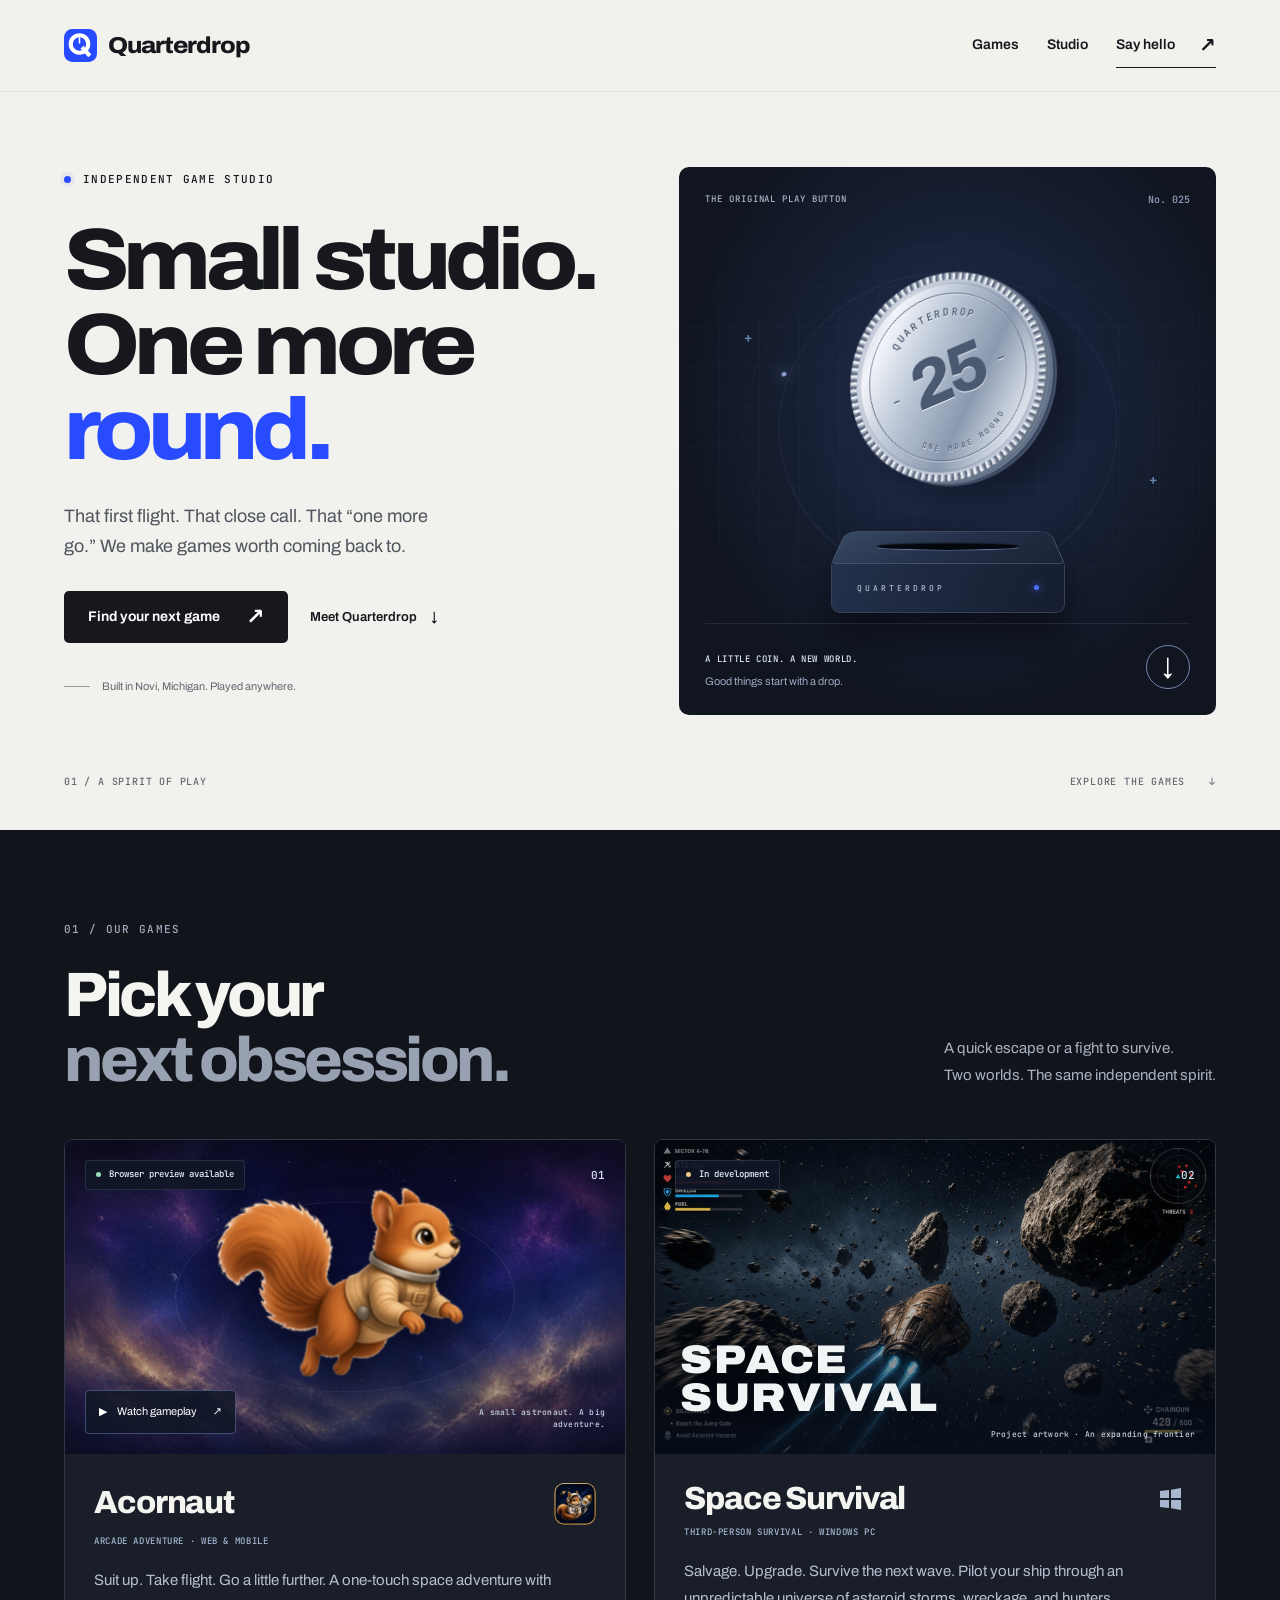
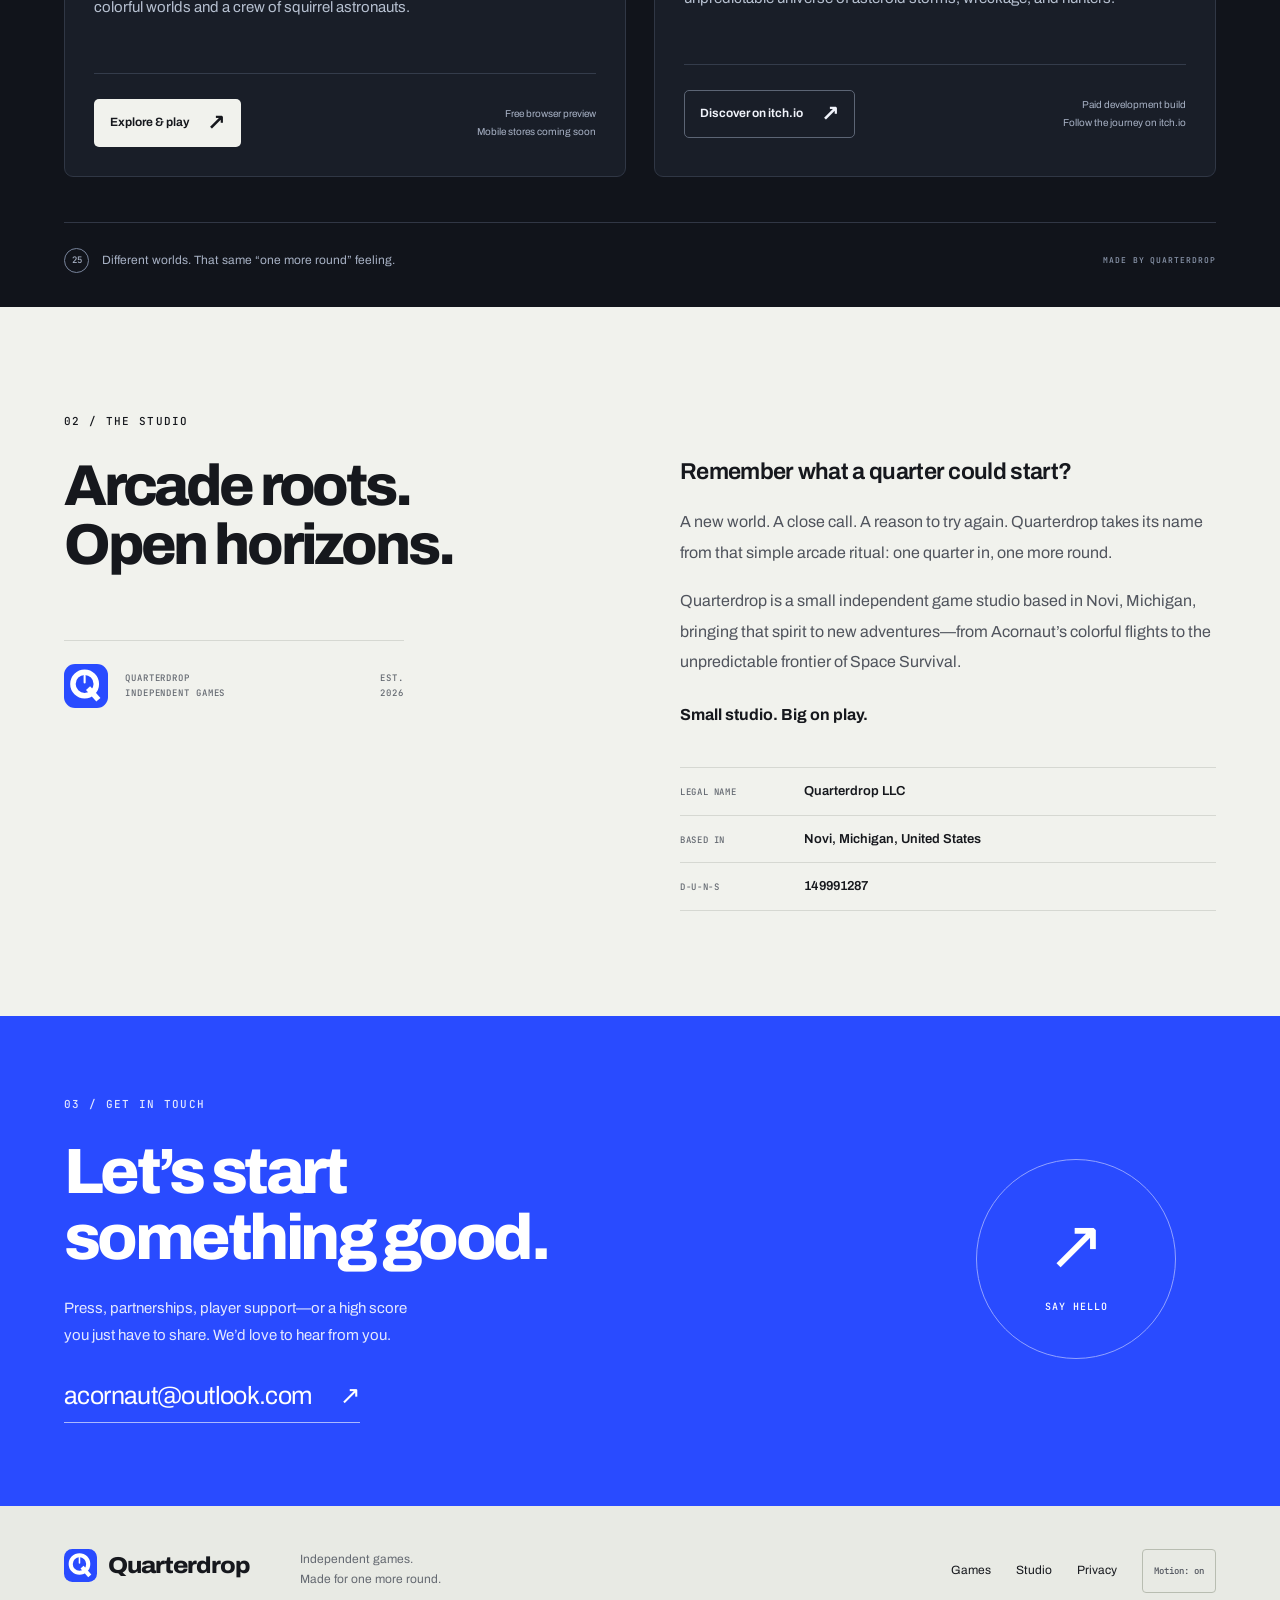
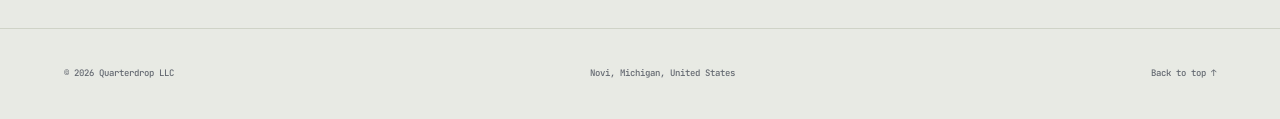
==== commit 2a7c820e: "Describe Quarterdrop directly without implying a multi-person team" ====
--- a/index.html
+++ b/index.html
@@ -93,7 +93,7 @@
 
   <section id="studio" class="wrap studio" aria-labelledby="studio-title">
     <div class="studio-heading reveal"><p class="eyebrow section-kicker">02 / The studio</p><h2 id="studio-title">Arcade roots.<br>Open horizons.</h2><div class="studio-seal" aria-hidden="true"><span class="brand-coin"></span><span>QUARTERDROP<br>INDEPENDENT GAMES</span><span class="seal-year">EST.<br>2026</span></div></div>
-    <div class="studio-copy reveal"><p class="studio-lead">Remember what a quarter could start?</p><p>A new world. A close call. A reason to try again. Quarterdrop takes its name from that simple arcade ritual: one quarter in, one more round.</p><p>We’re a small independent game studio based in Novi, Michigan, bringing that spirit to new adventures—from Acornaut’s colorful flights to the unpredictable frontier of Space Survival.</p><p class="studio-signoff">Small studio. Big on play.</p><dl class="facts"><div><dt>Legal name</dt><dd>Quarterdrop LLC</dd></div><div><dt>Based in</dt><dd>Novi, Michigan, United States</dd></div><div><dt>D-U-N-S</dt><dd>149991287</dd></div></dl></div>
+    <div class="studio-copy reveal"><p class="studio-lead">Remember what a quarter could start?</p><p>A new world. A close call. A reason to try again. Quarterdrop takes its name from that simple arcade ritual: one quarter in, one more round.</p><p>Quarterdrop is a small independent game studio based in Novi, Michigan, bringing that spirit to new adventures—from Acornaut’s colorful flights to the unpredictable frontier of Space Survival.</p><p class="studio-signoff">Small studio. Big on play.</p><dl class="facts"><div><dt>Legal name</dt><dd>Quarterdrop LLC</dd></div><div><dt>Based in</dt><dd>Novi, Michigan, United States</dd></div><div><dt>D-U-N-S</dt><dd>149991287</dd></div></dl></div>
   </section>
 
   <section id="contact" class="contact" aria-labelledby="contact-title"><div class="wrap contact-inner reveal"><div><p class="eyebrow section-kicker">03 / Get in touch</p><h2 id="contact-title">Let’s start<br>something good.</h2><p>Press, partnerships, player support—or a high score<br class="desktop-break"> you just have to share. We’d love to hear from you.</p><a class="contact-email" href="mailto:acornaut@outlook.com">acornaut@outlook.com <span aria-hidden="true">↗</span></a></div><a class="contact-disc" href="mailto:acornaut@outlook.com" aria-label="Email Quarterdrop"><span aria-hidden="true">↗</span><span>Say hello</span></a></div></section>
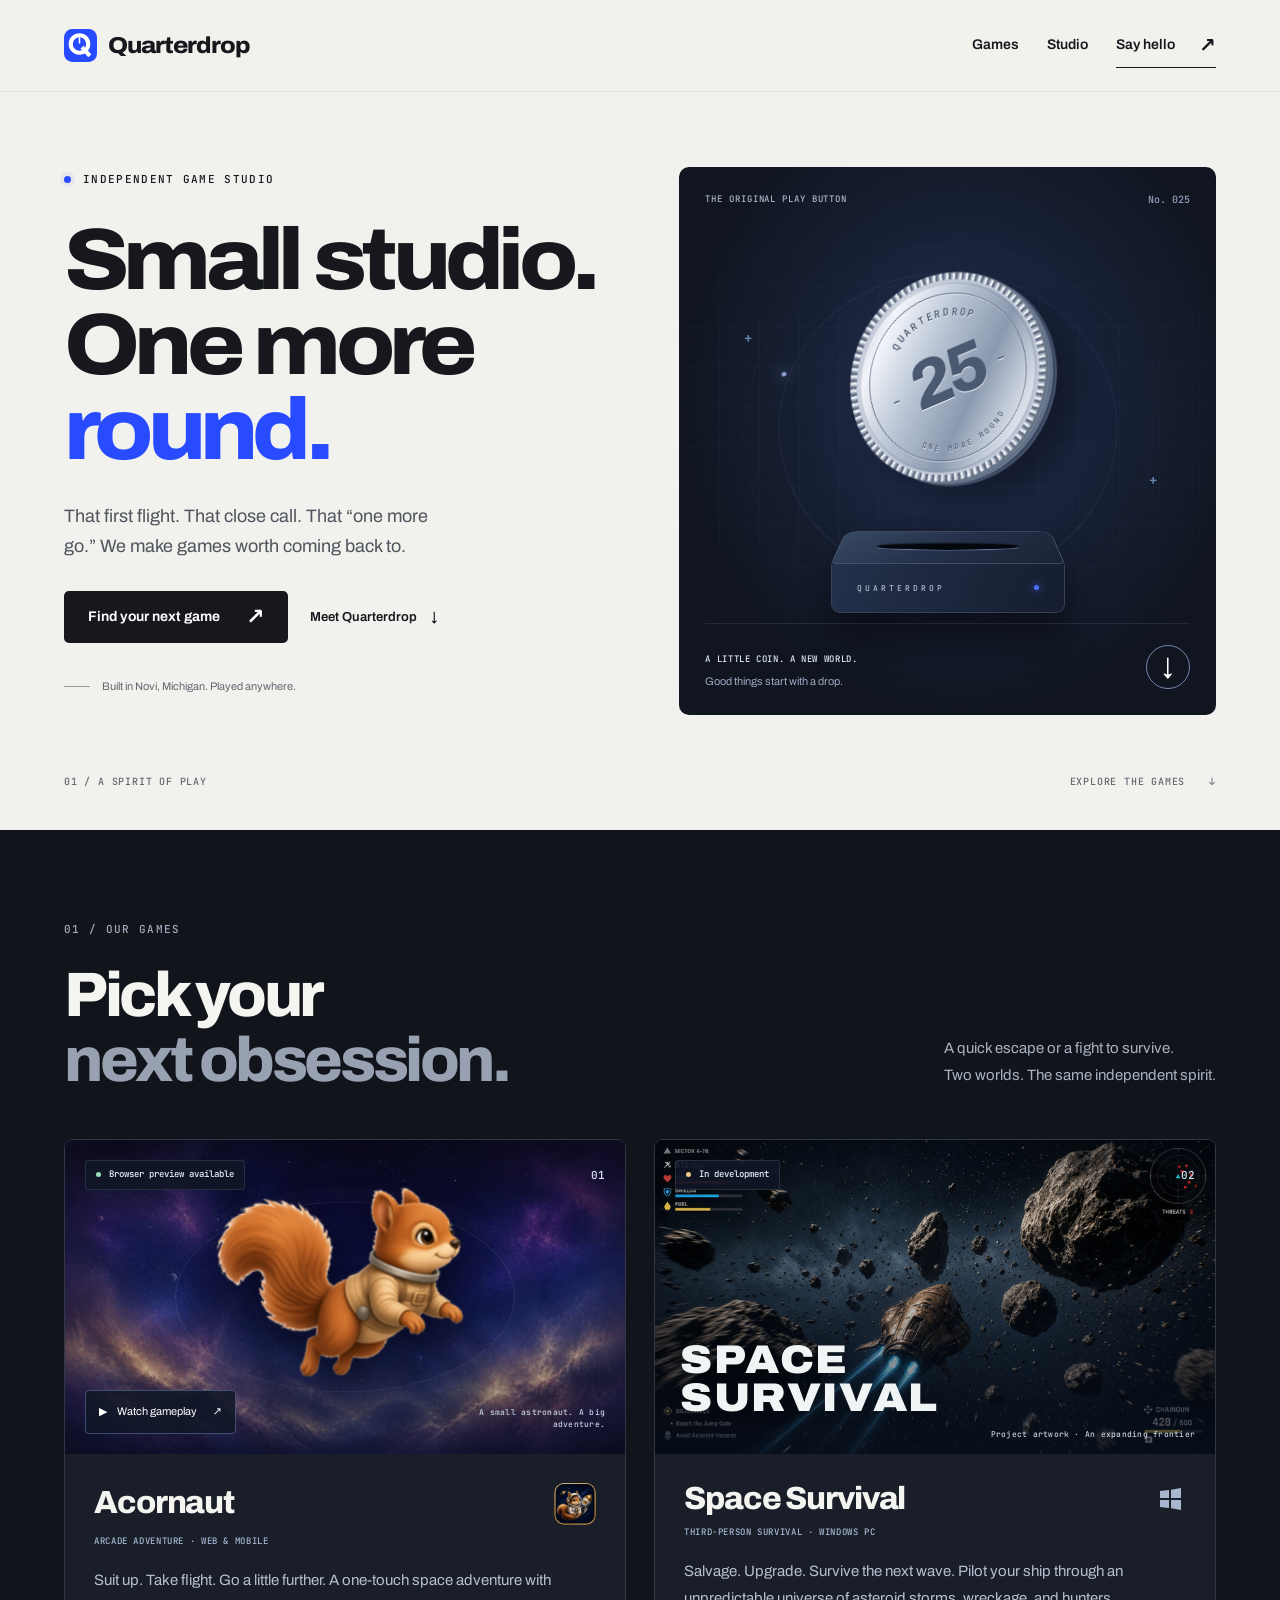
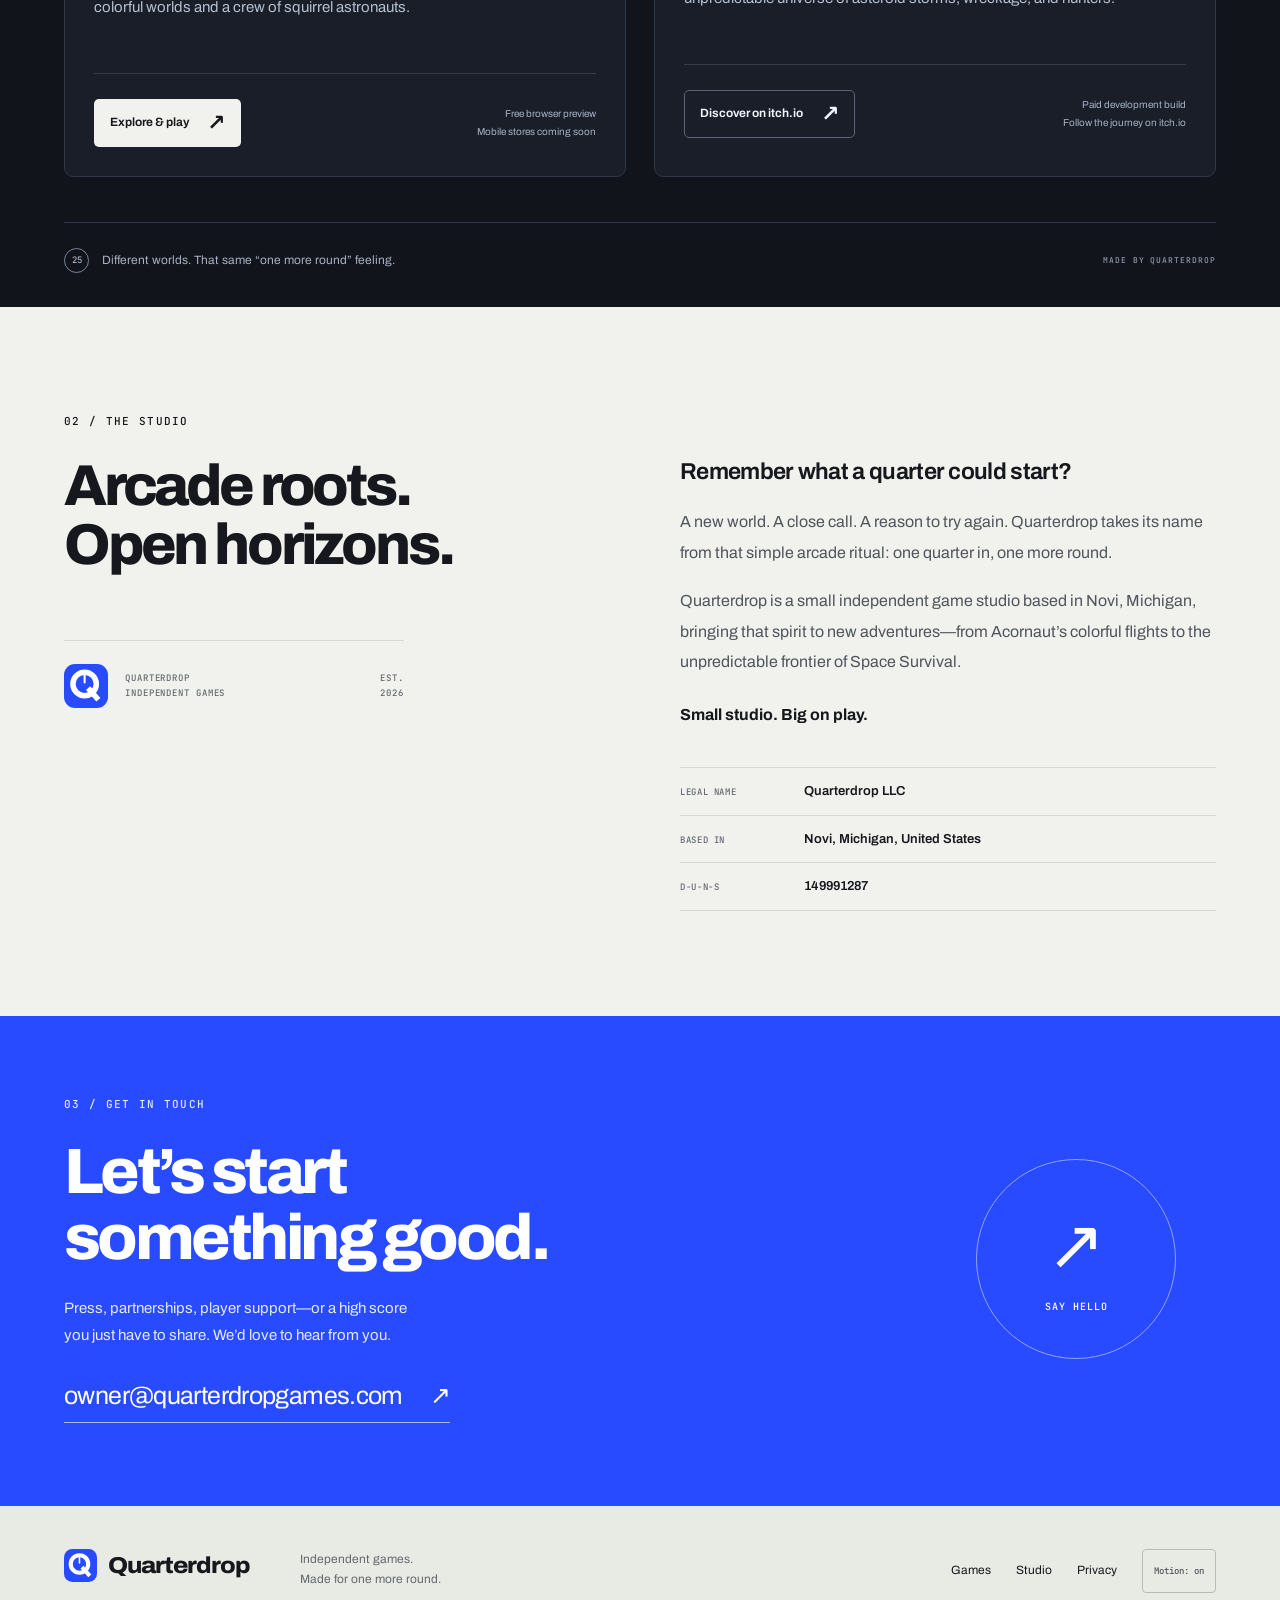
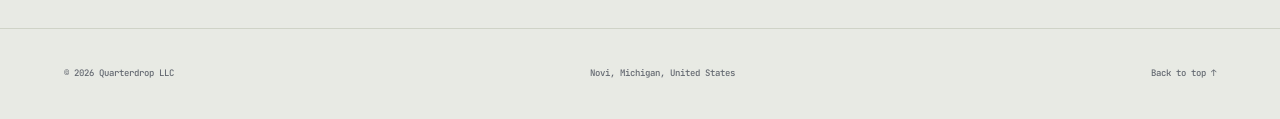
==== commit 8ec5e219: "Use domain contact email across the company website" ====
--- a/index.html
+++ b/index.html
@@ -22,7 +22,7 @@
 <link rel="stylesheet" href="assets/site.css?v=20261024">
 <script src="assets/site.js?v=20261024" defer></script>
 <script type="application/ld+json">
-{"@context":"https://schema.org","@type":"Organization","name":"Quarterdrop LLC","alternateName":"Quarterdrop","url":"https://quarterdropgames.com/","logo":"https://quarterdropgames.com/favicon.svg","email":"acornaut@outlook.com","duns":"149991287","address":{"@type":"PostalAddress","addressLocality":"Novi","addressRegion":"MI","addressCountry":"US"},"owns":[{"@type":"VideoGame","name":"Acornaut","url":"https://acornaut.io"},{"@type":"VideoGame","name":"Space Survival","url":"https://j6sistek-ui.itch.io/space-survival"}]}
+{"@context":"https://schema.org","@type":"Organization","name":"Quarterdrop LLC","alternateName":"Quarterdrop","url":"https://quarterdropgames.com/","logo":"https://quarterdropgames.com/favicon.svg","email":"owner@quarterdropgames.com","duns":"149991287","address":{"@type":"PostalAddress","addressLocality":"Novi","addressRegion":"MI","addressCountry":"US"},"owns":[{"@type":"VideoGame","name":"Acornaut","url":"https://acornaut.io"},{"@type":"VideoGame","name":"Space Survival","url":"https://j6sistek-ui.itch.io/space-survival"}]}
 </script>
 </head>
 <body>
@@ -96,7 +96,7 @@
     <div class="studio-copy reveal"><p class="studio-lead">Remember what a quarter could start?</p><p>A new world. A close call. A reason to try again. Quarterdrop takes its name from that simple arcade ritual: one quarter in, one more round.</p><p>Quarterdrop is a small independent game studio based in Novi, Michigan, bringing that spirit to new adventures—from Acornaut’s colorful flights to the unpredictable frontier of Space Survival.</p><p class="studio-signoff">Small studio. Big on play.</p><dl class="facts"><div><dt>Legal name</dt><dd>Quarterdrop LLC</dd></div><div><dt>Based in</dt><dd>Novi, Michigan, United States</dd></div><div><dt>D-U-N-S</dt><dd>149991287</dd></div></dl></div>
   </section>
 
-  <section id="contact" class="contact" aria-labelledby="contact-title"><div class="wrap contact-inner reveal"><div><p class="eyebrow section-kicker">03 / Get in touch</p><h2 id="contact-title">Let’s start<br>something good.</h2><p>Press, partnerships, player support—or a high score<br class="desktop-break"> you just have to share. We’d love to hear from you.</p><a class="contact-email" href="mailto:acornaut@outlook.com">acornaut@outlook.com <span aria-hidden="true">↗</span></a></div><a class="contact-disc" href="mailto:acornaut@outlook.com" aria-label="Email Quarterdrop"><span aria-hidden="true">↗</span><span>Say hello</span></a></div></section>
+  <section id="contact" class="contact" aria-labelledby="contact-title"><div class="wrap contact-inner reveal"><div><p class="eyebrow section-kicker">03 / Get in touch</p><h2 id="contact-title">Let’s start<br>something good.</h2><p>Press, partnerships, player support—or a high score<br class="desktop-break"> you just have to share. We’d love to hear from you.</p><a class="contact-email" href="mailto:owner@quarterdropgames.com">owner@quarterdropgames.com <span aria-hidden="true">↗</span></a></div><a class="contact-disc" href="mailto:owner@quarterdropgames.com" aria-label="Email Quarterdrop"><span aria-hidden="true">↗</span><span>Say hello</span></a></div></section>
 </main>
 <footer class="foot"><div class="wrap footer-main"><a class="brand" href="#top" aria-label="Quarterdrop home"><span class="brand-coin" aria-hidden="true"></span><span class="brand-name">Quarterdrop</span></a><p>Independent games.<br>Made for one more round.</p><nav aria-label="Footer"><a href="#games">Games</a><a href="#studio">Studio</a><a href="privacy.html">Privacy</a><button class="motion-toggle" type="button" aria-pressed="false" hidden>Motion: on</button></nav></div><div class="wrap footer-bottom"><p>© 2026 Quarterdrop LLC</p><p>Novi, Michigan, United States</p><a href="#top">Back to top ↑</a></div></footer>
 <dialog class="gameplay-dialog" aria-labelledby="video-title"><div class="dialog-header"><div><p class="eyebrow">A look inside the game</p><h2 id="video-title">Acornaut gameplay</h2></div><button class="close-dialog" type="button" aria-label="Close gameplay video">×</button></div><video controls playsinline preload="none" data-src="assets/acornaut-gameplay.mp4" data-poster="assets/acornaut-gameplay-poster.jpg" aria-label="Acornaut normal mode gameplay recording">Your browser does not support this video. <a href="assets/acornaut-gameplay.mp4">Open the gameplay video</a>.</video><p class="dialog-caption">Recorded gameplay · Normal mode <a href="https://acornaut.io">Explore Acornaut ↗</a></p></dialog>
